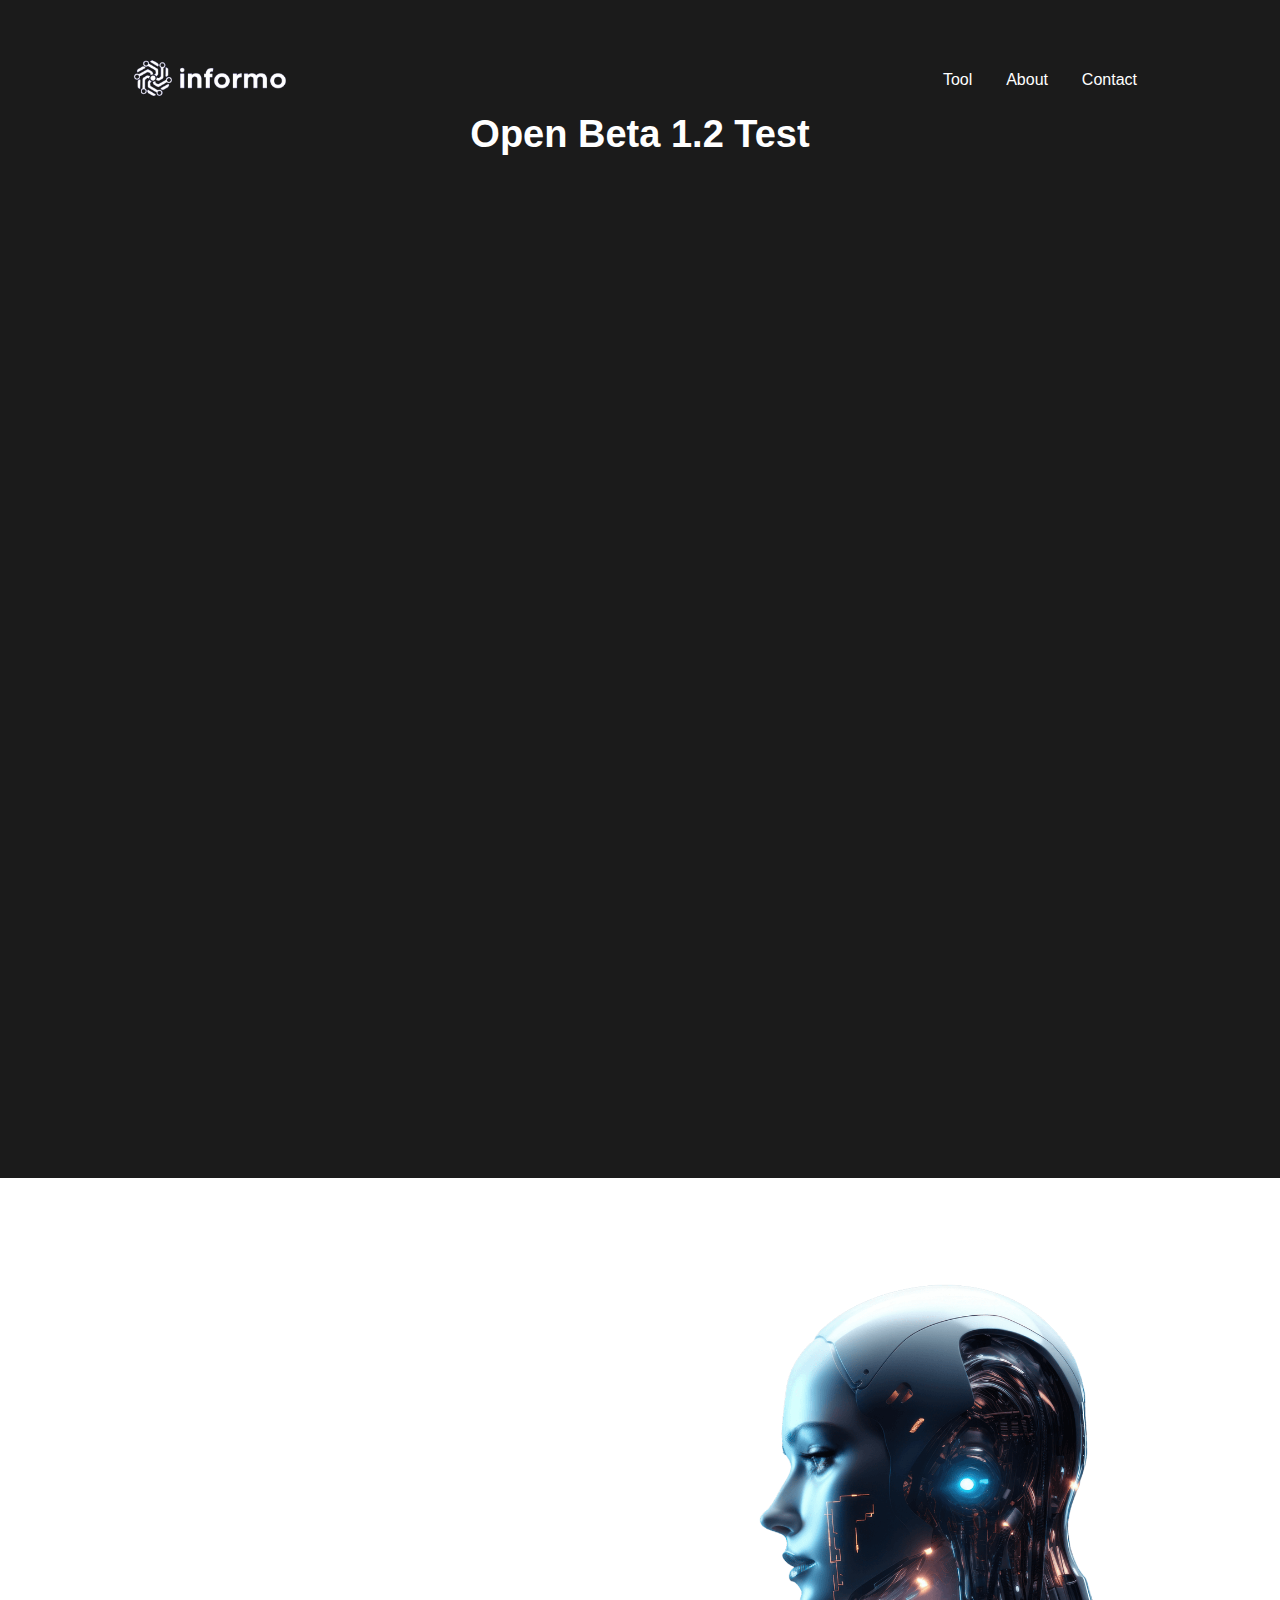
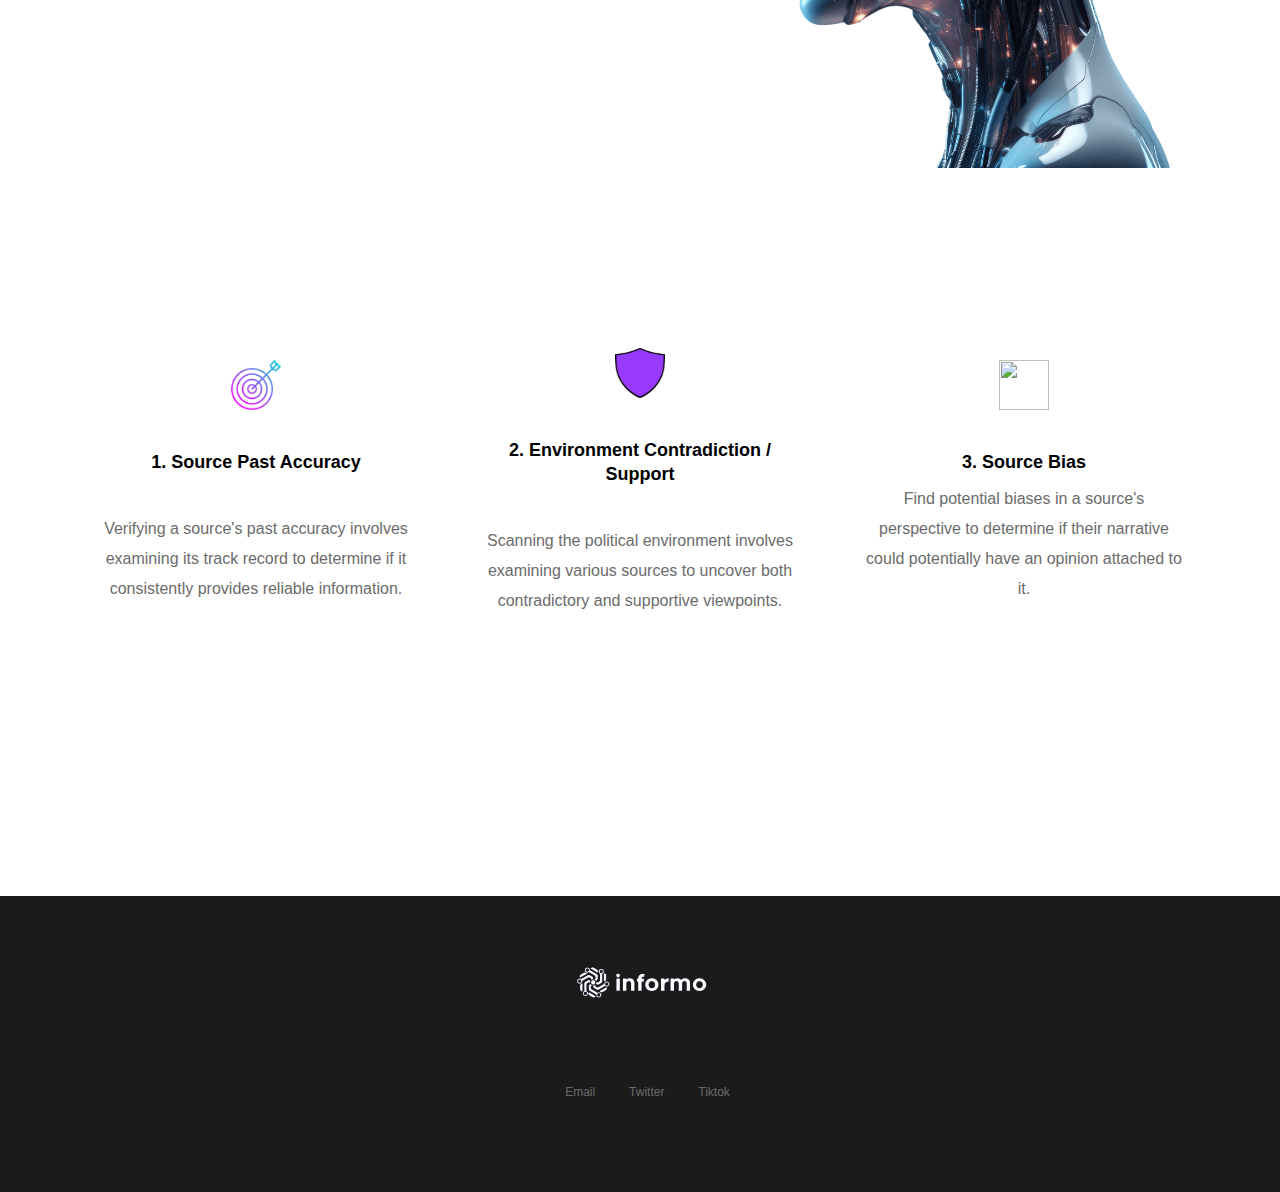
==== index.html @ 1547a4b5 "Update index.html" ====
<!DOCTYPE html><!--  This site was created in Webflow. https://www.webflow.com  -->
<!--  Last Published: Fri Apr 05 2024 23:12:50 GMT+0000 (Coordinated Universal Time)  -->
<html data-wf-page="660e0da034d3f673a5abef93" data-wf-site="660e0da034d3f673a5abef41">
<head>
  <meta charset="utf-8">
  <title>Informo</title>
  <meta content="width=device-width, initial-scale=1" name="viewport">
  <meta content="Webflow" name="generator">
  <link href="css/normalize.css" rel="stylesheet" type="text/css">
  <link href="css/webflow.css" rel="stylesheet" type="text/css">
  <link href="css/aarons-groovy-site-9c9e86.webflow.css" rel="stylesheet" type="text/css">
  <link href="https://fonts.googleapis.com" rel="preconnect">
  <link href="https://fonts.gstatic.com" rel="preconnect" crossorigin="anonymous">
  <script src="https://ajax.googleapis.com/ajax/libs/webfont/1.6.26/webfont.js" type="text/javascript"></script>
  <script type="text/javascript">WebFont.load({  google: {    families: ["Gothic A1:300,regular,500,600,700,800"]  }});</script>
  <script type="text/javascript">!function(o,c){var n=c.documentElement,t=" w-mod-";n.className+=t+"js",("ontouchstart"in o||o.DocumentTouch&&c instanceof DocumentTouch)&&(n.className+=t+"touch")}(window,document);</script>
  <link href="images/favicon.ico" rel="shortcut icon" type="image/x-icon">
  <link href="images/Logo.png" rel="apple-touch-icon">
  <style>
        body {
            margin: 0;
            padding: 0;
            width: 100%;
            height: 100%;
        }
        spline-viewer {
            width: 100%;
            height: 100%;
        }
    </style>
</head>
<body class="body">
   <script>
          window.va = window.va || function () { (window.vaq = window.vaq || []).push(arguments); };
        </script>
        <script defer src="/_vercel/insights/script.js"></script>
  <script async src="https://pagead2.googlesyndication.com/pagead/js/adsbygoogle.js?client=ca-pub-1129599734536293"
     crossorigin="anonymous"></script>
  <div class="hero">
    <div data-collapse="medium" data-animation="default" data-duration="400" data-doc-height="1" data-easing="ease" data-easing2="ease" role="banner" class="nav w-nav">
      <div class="nav-inner"><img src="images/Untitled.png" width="160" alt="" sizes="160px" srcset="images/Untitled-p-500.png 500w, images/Untitled.png 512w">
        <div class="nav-logo-wrap">
          <a href="#" class="brand w-nav-brand"></a>
        </div>
        <div class="nav-menu-wrap">
          <nav role="navigation" class="nav-menu-2 w-nav-menu">
            <a href="#about" class="nav-link w-nav-link">Tool</a>
            <a href="#features" class="nav-link w-nav-link">About</a>
            <a href="#how-to-use" class="nav-link w-nav-link">Contact</a>
          </nav>
          <div class="menu-button w-nav-button">
            <div class="menu-icon w-icon-nav-menu"></div>
          </div>
        </div>
      </div>
    </div>
  </div>
<!--   <div class="section center"><img src="https://uploads-ssl.webflow.com/5af49de0dbb1e3637f2d8886/5b1437cbda3c5c3369fe4460_arrow.svg" alt="" class="arrow"> -->
    <script type="module" src="https://unpkg.com/@splinetool/viewer@1.8.3/build/spline-viewer.js"></script>
<spline-viewer loading-anim-type="spinner-small-light" url="https://prod.spline.design/zk2BJuo8xI7lvMam/scene.splinecode"></spline-viewer>
    <div data-w-id="6b220cb1-4b9c-7fb0-75b9-53ff4a6c35a2" style="-webkit-transform:translate3d(0, 30PX, 0) scale3d(1, 1, 1) rotateX(0) rotateY(0) rotateZ(0) skew(0, 0);-moz-transform:translate3d(0, 30PX, 0) scale3d(1, 1, 1) rotateX(0) rotateY(0) rotateZ(0) skew(0, 0);-ms-transform:translate3d(0, 30PX, 0) scale3d(1, 1, 1) rotateX(0) rotateY(0) rotateZ(0) skew(0, 0);transform:translate3d(0, 30PX, 0) scale3d(1, 1, 1) rotateX(0) rotateY(0) rotateZ(0) skew(0, 0);opacity:0" class="hero-content">
<!--       <h1 class="heading-3">Informo AI </h1>
      <h3 class="hero-subhead">Your personalized fact checker</h3> -->
    </div>
<!--     <img class="hero-image" src="images/—Pngtree—vector-psd-cartoon-black-magnifying_5061858.png" alt="" style="-webkit-transform:translate3d(0, 60PX, 0) scale3d(1, 1, 1) rotateX(0) rotateY(0) rotateZ(0) skew(0, 0);-moz-transform:translate3d(0, 60PX, 0) scale3d(1, 1, 1) rotateX(0) rotateY(0) rotateZ(0) skew(0, 0);-ms-transform:translate3d(0, 60PX, 0) scale3d(1, 1, 1) rotateX(0) rotateY(0) rotateZ(0) skew(0, 0);transform:translate3d(0, 60PX, 0) scale3d(1, 1, 1) rotateX(0) rotateY(0) rotateZ(0) skew(0, 0);opacity:0" sizes="(max-width: 479px) 80vw, (max-width: 991px) 70vw, 100vw" data-w-id="77e69727-c455-8e07-0990-833a661c94ea" srcset="images/—Pngtree—vector-psd-cartoon-black-magnifying_5061858-p-500.png 500w, images/—Pngtree—vector-psd-cartoon-black-magnifying_5061858-p-800.png 800w, images/—Pngtree—vector-psd-cartoon-black-magnifying_5061858-p-1080.png 1080w, images/—Pngtree—vector-psd-cartoon-black-magnifying_5061858-p-1600.png 1600w, images/—Pngtree—vector-psd-cartoon-black-magnifying_5061858-p-2000.png 2000w, images/—Pngtree—vector-psd-cartoon-black-magnifying_5061858.png 2500w"> -->
  </div>
  <div id="about" class="section wide img">
    <h2>Open Beta 1.2 Test</h2>
    <div data-w-id="b126983d-9126-fc06-c81d-1318685e2add" style="-webkit-transform:translate3d(0, 40PX, 0) scale3d(1, 1, 1) rotateX(0) rotateY(0) rotateZ(0) skew(0, 0);-moz-transform:translate3d(0, 40PX, 0) scale3d(1, 1, 1) rotateX(0) rotateY(0) rotateZ(0) skew(0, 0);-ms-transform:translate3d(0, 40PX, 0) scale3d(1, 1, 1) rotateX(0) rotateY(0) rotateZ(0) skew(0, 0);transform:translate3d(0, 40PX, 0) scale3d(1, 1, 1) rotateX(0) rotateY(0) rotateZ(0) skew(0, 0);opacity:0" class="wrap"></div>
    <div class="wrapper"></div>
    <iframe
            style="border: none; height: 750px; "
            srcdoc="<body><script src='https://cdn.botpress.cloud/webchat/v0/inject.js'></script>
            <script>
              window.botpressWebChat.init({
                  'composerPlaceholder': 'Chat with bot',
                  'botConversationDescription': 'Your Personal Misinformation Checker',
                  'botName': 'Informo',
                  'botId': 'd1ea3de3-c16f-4e5b-a413-06f4803e6e46',
                  'hostUrl': 'https://cdn.botpress.cloud/webchat/v0',
                  'messagingUrl': 'https://messaging.botpress.cloud',
                  'clientId': 'd1ea3de3-c16f-4e5b-a413-06f4803e6e46',
                  'enableConversationDeletion': true,
                  'showPoweredBy': true,
                  'className': 'webchatIframe',
                  'containerWidth': '100%25',
                  'layoutWidth': '100%25',
                  'hideWidget': true,
                  'showCloseButton': false,
                  'disableAnimations': true,
                  'closeOnEscape': false,
                  'showConversationsButton': false,
                  'enableTranscriptDownload': false,
                  'stylesheet':'https://webchat-styler-css.botpress.app/prod/code/3fcd3e4e-d5bc-4bf5-8699-14b621b3ada2/v31782/style.css'
                  
              });
            window.botpressWebChat.onEvent(function () { window.botpressWebChat.sendEvent({ type: 'show' }) }, ['LIFECYCLE.LOADED']);
            </script></body>"
            width="70%"
            height="100%"
          ></iframe>
  </div>
<div id="about" class="section wide img">
    <div class="absolute inset-4 ">
        <div
          class="center-div relative h-full w-full overflow-clip rounded-md border border-zinc-200 bg-white p-2 px-0 py-0"
        >
          
        </div>
      </div>
      <br>
      <br>
   <div data-w-id="b126983d-9126-fc06-c81d-1318685e2add" style="-webkit-transform:translate3d(0, 40PX, 0) scale3d(1, 1, 1) rotateX(0) rotateY(0) rotateZ(0) skew(0, 0);-moz-transform:translate3d(0, 40PX, 0) scale3d(1, 1, 1) rotateX(0) rotateY(0) rotateZ(0) skew(0, 0);-ms-transform:translate3d(0, 40PX, 0) scale3d(1, 1, 1) rotateX(0) rotateY(0) rotateZ(0) skew(0, 0);transform:translate3d(0, 40PX, 0) scale3d(1, 1, 1) rotateX(0) rotateY(0) rotateZ(0) skew(0, 0);opacity:0" class="wrap"></div>
  </div>
  
  <div class="section">
    <div id="features" class="feature-wrap">
      <div data-w-id="4593c4b7-56e8-060a-be57-648b0e08fc65" style="-webkit-transform:translate3d(0, 40PX, 0) scale3d(1, 1, 1) rotateX(0) rotateY(0) rotateZ(0) skew(0, 0);-moz-transform:translate3d(0, 40PX, 0) scale3d(1, 1, 1) rotateX(0) rotateY(0) rotateZ(0) skew(0, 0);-ms-transform:translate3d(0, 40PX, 0) scale3d(1, 1, 1) rotateX(0) rotateY(0) rotateZ(0) skew(0, 0);transform:translate3d(0, 40PX, 0) scale3d(1, 1, 1) rotateX(0) rotateY(0) rotateZ(0) skew(0, 0);opacity:0" class="feature-content">
        <div class="title">About </div>
        <h2 class="black">Informo AI</h2>
        <p>At Informo, we harness the power of cutting-edge algorithms and real-time data analysis to sift through the vast expanse of online content, identifying and flagging misleading information and fraudulent activities. Our platform utilizes state-of-the-art natural language processing and machine learning techniques to assess the credibility and accuracy of information circulating across various platforms.</p>
      </div><img src="images/image-from-rawpixel-id-12501935-png.png" loading="lazy" width="500" height="500" alt="" srcset="images/image-from-rawpixel-id-12501935-png-p-500.png 500w, images/image-from-rawpixel-id-12501935-png-p-800.png 800w, images/image-from-rawpixel-id-12501935-png-p-1080.png 1080w, images/image-from-rawpixel-id-12501935-png.png 1333w" sizes="(max-width: 767px) 90vw, (max-width: 991px) 444.328125px, 45vw" class="image-5">
      <div class="feature-image"></div>
    </div>
    <div class="feature-wrap icons">
      <div class="feature-content icons"><img src="images/objective.png" width="44" alt="" sizes="50px" srcset="images/objective-p-500.png 500w, images/objective.png 512w" class="feature-icon">
        <h4 class="black-text">1. Source Past Accuracy</h4>
        <p><br>Verifying a source&#x27;s past accuracy involves examining its track record to determine if it consistently provides reliable information.</p>
      </div>
      <div class="feature-content icons"><img src="images/clipart733740.png" width="74" alt="" class="feature-icon">
        <h4 class="black-text">2. Environment Contradiction / Support</h4>
        <p><br>Scanning the political environment involves examining various sources to uncover both contradictory and supportive viewpoints.</p>
      </div>
      <div class="feature-content icons"><img src="https://uploads-ssl.webflow.com/5af49de0dbb1e3637f2d8886/5b11be8e11a9dee3ed3497c6_icon-data-magenta.svg" alt="" class="feature-icon">
        <h4 class="black-text">3. Source Bias</h4>
        <p>Find potential biases in a source&#x27;s perspective to determine if their narrative could potentially have an opinion attached to it.</p>
      </div>
    </div>
    <div id="how-to-use" class="feature-wrap">
      <div data-w-id="0585a81c-ee42-8b56-bc8e-bd582946320a" style="-webkit-transform:translate3d(0, 40PX, 0) scale3d(1, 1, 1) rotateX(0) rotateY(0) rotateZ(0) skew(0, 0);-moz-transform:translate3d(0, 40PX, 0) scale3d(1, 1, 1) rotateX(0) rotateY(0) rotateZ(0) skew(0, 0);-ms-transform:translate3d(0, 40PX, 0) scale3d(1, 1, 1) rotateX(0) rotateY(0) rotateZ(0) skew(0, 0);transform:translate3d(0, 40PX, 0) scale3d(1, 1, 1) rotateX(0) rotateY(0) rotateZ(0) skew(0, 0);opacity:0" class="feature-content"></div>
      <div class="feature-image"></div>
    </div>
  </div>
  <div class="bottom-image-wrap"></div>
  <div class="footer">
    <div class="wrap"><img src="images/Untitled.png" width="136" alt="" sizes="136px" srcset="images/Untitled-p-500.png 500w, images/Untitled.png 512w">
      <div class="footer-list">
        <a href="mailto:informo128@gmail.com?subject=Mail!" class="footer-link">Email</a>
        <a href="https://twitter.com/InformoAI" class="footer-link">Twitter</a>
        <a href="https://www.tiktok.com/@informoai" class="footer-link">Tiktok<br>‍</a>
      </div>
    </div>
  </div>
  <div class="w-embed"></div>
  <script src="https://d3e54v103j8qbb.cloudfront.net/js/jquery-3.5.1.min.dc5e7f18c8.js?site=660e0da034d3f673a5abef41" type="text/javascript" integrity="sha256-9/aliU8dGd2tb6OSsuzixeV4y/faTqgFtohetphbbj0=" crossorigin="anonymous"></script>
  <script src="js/webflow.js" type="text/javascript"></script>
</body>
</html>
---- css/webflow.css ----
@font-face {
  font-family: 'webflow-icons';
  src: url("[data-uri]") format('truetype');
  font-weight: normal;
  font-style: normal;
}
[class^="w-icon-"],
[class*=" w-icon-"] {
  /* use !important to prevent issues with browser extensions that change fonts */
  font-family: 'webflow-icons' !important;
  speak: none;
  font-style: normal;
  font-weight: normal;
  font-variant: normal;
  text-transform: none;
  line-height: 1;
  /* Better Font Rendering =========== */
  -webkit-font-smoothing: antialiased;
  -moz-osx-font-smoothing: grayscale;
}
.w-icon-slider-right:before {
  content: "\e600";
}
.w-icon-slider-left:before {
  content: "\e601";
}
.w-icon-nav-menu:before {
  content: "\e602";
}
.w-icon-arrow-down:before,
.w-icon-dropdown-toggle:before {
  content: "\e603";
}
.w-icon-file-upload-remove:before {
  content: "\e900";
}
.w-icon-file-upload-icon:before {
  content: "\e903";
}
* {
  -webkit-box-sizing: border-box;
  -moz-box-sizing: border-box;
  box-sizing: border-box;
}
html {
  height: 100%;
}
body {
  margin: 0;
  min-height: 100%;
  background-color: #fff;
  font-family: Arial, sans-serif;
  font-size: 14px;
  line-height: 20px;
  color: #333;
}
img {
  max-width: 100%;
  vertical-align: middle;
  display: inline-block;
}
html.w-mod-touch * {
  background-attachment: scroll !important;
}
.w-block {
  display: block;
}
.w-inline-block {
  max-width: 100%;
  display: inline-block;
}
.w-clearfix:before,
.w-clearfix:after {
  content: " ";
  display: table;
  grid-column-start: 1;
  grid-row-start: 1;
  grid-column-end: 2;
  grid-row-end: 2;
}
.w-clearfix:after {
  clear: both;
}
.w-hidden {
  display: none;
}
.w-button {
  display: inline-block;
  padding: 9px 15px;
  background-color: #3898EC;
  color: white;
  border: 0;
  line-height: inherit;
  text-decoration: none;
  cursor: pointer;
  border-radius: 0;
}
input.w-button {
  -webkit-appearance: button;
}
html[data-w-dynpage] [data-w-cloak] {
  color: transparent !important;
}
.w-code-block {
  margin: unset;
}
pre.w-code-block code {
  all: inherit;
}
.w-webflow-badge,
.w-webflow-badge * {
  position: static;
  left: auto;
  top: auto;
  right: auto;
  bottom: auto;
  z-index: auto;
  display: block;
  visibility: visible;
  overflow: visible;
  overflow-x: visible;
  overflow-y: visible;
  box-sizing: border-box;
  width: auto;
  height: auto;
  max-height: none;
  max-width: none;
  min-height: 0;
  min-width: 0;
  margin: 0;
  padding: 0;
  float: none;
  clear: none;
  border: 0 none transparent;
  border-radius: 0;
  background: none;
  background-image: none;
  background-position: 0% 0%;
  background-size: auto auto;
  background-repeat: repeat;
  background-origin: padding-box;
  background-clip: border-box;
  background-attachment: scroll;
  background-color: transparent;
  box-shadow: none;
  opacity: 1;
  transform: none;
  transition: none;
  direction: ltr;
  font-family: inherit;
  font-weight: inherit;
  color: inherit;
  font-size: inherit;
  line-height: inherit;
  font-style: inherit;
  font-variant: inherit;
  text-align: inherit;
  letter-spacing: inherit;
  text-decoration: inherit;
  text-indent: 0;
  text-transform: inherit;
  list-style-type: disc;
  text-shadow: none;
  font-smoothing: auto;
  vertical-align: baseline;
  cursor: inherit;
  white-space: inherit;
  word-break: normal;
  word-spacing: normal;
  word-wrap: normal;
}
.w-webflow-badge {
  position: fixed !important;
  display: inline-block !important;
  visibility: visible !important;
  z-index: 2147483647 !important;
  top: auto !important;
  right: 12px !important;
  bottom: 12px !important;
  left: auto !important;
  color: #aaadb0 !important;
  background-color: #fff !important;
  border-radius: 3px !important;
  padding: 6px !important;
  font-size: 12px !important;
  opacity: 1 !important;
  line-height: 14px !important;
  text-decoration: none !important;
  transform: none !important;
  margin: 0 !important;
  width: auto !important;
  height: auto !important;
  overflow: visible !important;
  white-space: nowrap;
  box-shadow: 0 0 0 1px rgba(0, 0, 0, 0.1), 0px 1px 3px rgba(0, 0, 0, 0.1);
  cursor: pointer;
}
.w-webflow-badge > img {
  display: inline-block !important;
  visibility: visible !important;
  opacity: 1 !important;
  vertical-align: middle !important;
}
h1,
h2,
h3,
h4,
h5,
h6 {
  font-weight: bold;
  margin-bottom: 10px;
}
h1 {
  font-size: 38px;
  line-height: 44px;
  margin-top: 20px;
}
h2 {
  font-size: 32px;
  line-height: 36px;
  margin-top: 20px;
}
h3 {
  font-size: 24px;
  line-height: 30px;
  margin-top: 20px;
}
h4 {
  font-size: 18px;
  line-height: 24px;
  margin-top: 10px;
}
h5 {
  font-size: 14px;
  line-height: 20px;
  margin-top: 10px;
}
h6 {
  font-size: 12px;
  line-height: 18px;
  margin-top: 10px;
}
p {
  margin-top: 0;
  margin-bottom: 10px;
}
blockquote {
  margin: 0 0 10px 0;
  padding: 10px 20px;
  border-left: 5px solid #E2E2E2;
  font-size: 18px;
  line-height: 22px;
}
figure {
  margin: 0;
  margin-bottom: 10px;
}
figcaption {
  margin-top: 5px;
  text-align: center;
}
ul,
ol {
  margin-top: 0px;
  margin-bottom: 10px;
  padding-left: 40px;
}
.w-list-unstyled {
  padding-left: 0;
  list-style: none;
}
.w-embed:before,
.w-embed:after {
  content: " ";
  display: table;
  grid-column-start: 1;
  grid-row-start: 1;
  grid-column-end: 2;
  grid-row-end: 2;
}
.w-embed:after {
  clear: both;
}
.w-video {
  width: 100%;
  position: relative;
  padding: 0;
}
.w-video iframe,
.w-video object,
.w-video embed {
  position: absolute;
  top: 0;
  left: 0;
  width: 100%;
  height: 100%;
  border: none;
}
fieldset {
  padding: 0;
  margin: 0;
  border: 0;
}
button,
[type='button'],
[type='reset'] {
  border: 0;
  cursor: pointer;
  -webkit-appearance: button;
}
.w-form {
  margin: 0 0 15px;
}
.w-form-done {
  display: none;
  padding: 20px;
  text-align: center;
  background-color: #dddddd;
}
.w-form-fail {
  display: none;
  margin-top: 10px;
  padding: 10px;
  background-color: #ffdede;
}
label {
  display: block;
  margin-bottom: 5px;
  font-weight: bold;
}
.w-input,
.w-select {
  display: block;
  width: 100%;
  height: 38px;
  padding: 8px 12px;
  margin-bottom: 10px;
  font-size: 14px;
  line-height: 1.42857143;
  color: #333333;
  vertical-align: middle;
  background-color: #ffffff;
  border: 1px solid #cccccc;
}
.w-input:-moz-placeholder,
.w-select:-moz-placeholder {
  color: #999;
}
.w-input::-moz-placeholder,
.w-select::-moz-placeholder {
  color: #999;
  opacity: 1;
}
.w-input::-webkit-input-placeholder,
.w-select::-webkit-input-placeholder {
  color: #999;
}
.w-input:focus,
.w-select:focus {
  border-color: #3898EC;
  outline: 0;
}
.w-input[disabled],
.w-select[disabled],
.w-input[readonly],
.w-select[readonly],
fieldset[disabled] .w-input,
fieldset[disabled] .w-select {
  cursor: not-allowed;
}
.w-input[disabled]:not(.w-input-disabled),
.w-select[disabled]:not(.w-input-disabled),
.w-input[readonly],
.w-select[readonly],
fieldset[disabled]:not(.w-input-disabled) .w-input,
fieldset[disabled]:not(.w-input-disabled) .w-select {
  background-color: #eeeeee;
}
textarea.w-input,
textarea.w-select {
  height: auto;
}
.w-select {
  background-color: #f3f3f3;
}
.w-select[multiple] {
  height: auto;
}
.w-form-label {
  display: inline-block;
  cursor: pointer;
  font-weight: normal;
  margin-bottom: 0px;
}
.w-radio {
  display: block;
  margin-bottom: 5px;
  padding-left: 20px;
}
.w-radio:before,
.w-radio:after {
  content: " ";
  display: table;
  grid-column-start: 1;
  grid-row-start: 1;
  grid-column-end: 2;
  grid-row-end: 2;
}
.w-radio:after {
  clear: both;
}
.w-radio-input {
  margin: 4px 0 0;
  line-height: normal;
  float: left;
  margin-left: -20px;
}
.w-radio-input {
  margin-top: 3px;
}
.w-file-upload {
  display: block;
  margin-bottom: 10px;
}
.w-file-upload-input {
  width: 0.1px;
  height: 0.1px;
  opacity: 0;
  overflow: hidden;
  position: absolute;
  z-index: -100;
}
.w-file-upload-default,
.w-file-upload-uploading,
.w-file-upload-success {
  display: inline-block;
  color: #333333;
}
.w-file-upload-error {
  display: block;
  margin-top: 10px;
}
.w-file-upload-default.w-hidden,
.w-file-upload-uploading.w-hidden,
.w-file-upload-error.w-hidden,
.w-file-upload-success.w-hidden {
  display: none;
}
.w-file-upload-uploading-btn {
  display: flex;
  font-size: 14px;
  font-weight: normal;
  cursor: pointer;
  margin: 0;
  padding: 8px 12px;
  border: 1px solid #cccccc;
  background-color: #fafafa;
}
.w-file-upload-file {
  display: flex;
  flex-grow: 1;
  justify-content: space-between;
  margin: 0;
  padding: 8px 9px 8px 11px;
  border: 1px solid #cccccc;
  background-color: #fafafa;
}
.w-file-upload-file-name {
  font-size: 14px;
  font-weight: normal;
  display: block;
}
.w-file-remove-link {
  margin-top: 3px;
  margin-left: 10px;
  width: auto;
  height: auto;
  padding: 3px;
  display: block;
  cursor: pointer;
}
.w-icon-file-upload-remove {
  margin: auto;
  font-size: 10px;
}
.w-file-upload-error-msg {
  display: inline-block;
  color: #ea384c;
  padding: 2px 0;
}
.w-file-upload-info {
  display: inline-block;
  line-height: 38px;
  padding: 0 12px;
}
.w-file-upload-label {
  display: inline-block;
  font-size: 14px;
  font-weight: normal;
  cursor: pointer;
  margin: 0;
  padding: 8px 12px;
  border: 1px solid #cccccc;
  background-color: #fafafa;
}
.w-icon-file-upload-icon,
.w-icon-file-upload-uploading {
  display: inline-block;
  margin-right: 8px;
  width: 20px;
}
.w-icon-file-upload-uploading {
  height: 20px;
}
.w-container {
  margin-left: auto;
  margin-right: auto;
  max-width: 940px;
}
.w-container:before,
.w-container:after {
  content: " ";
  display: table;
  grid-column-start: 1;
  grid-row-start: 1;
  grid-column-end: 2;
  grid-row-end: 2;
}
.w-container:after {
  clear: both;
}
.w-container .w-row {
  margin-left: -10px;
  margin-right: -10px;
}
.w-row:before,
.w-row:after {
  content: " ";
  display: table;
  grid-column-start: 1;
  grid-row-start: 1;
  grid-column-end: 2;
  grid-row-end: 2;
}
.w-row:after {
  clear: both;
}
.w-row .w-row {
  margin-left: 0;
  margin-right: 0;
}
.w-col {
  position: relative;
  float: left;
  width: 100%;
  min-height: 1px;
  padding-left: 10px;
  padding-right: 10px;
}
.w-col .w-col {
  padding-left: 0;
  padding-right: 0;
}
.w-col-1 {
  width: 8.33333333%;
}
.w-col-2 {
  width: 16.66666667%;
}
.w-col-3 {
  width: 25%;
}
.w-col-4 {
  width: 33.33333333%;
}
.w-col-5 {
  width: 41.66666667%;
}
.w-col-6 {
  width: 50%;
}
.w-col-7 {
  width: 58.33333333%;
}
.w-col-8 {
  width: 66.66666667%;
}
.w-col-9 {
  width: 75%;
}
.w-col-10 {
  width: 83.33333333%;
}
.w-col-11 {
  width: 91.66666667%;
}
.w-col-12 {
  width: 100%;
}
.w-hidden-main {
  display: none !important;
}
@media screen and (max-width: 991px) {
  .w-container {
    max-width: 728px;
  }
  .w-hidden-main {
    display: inherit !important;
  }
  .w-hidden-medium {
    display: none !important;
  }
  .w-col-medium-1 {
    width: 8.33333333%;
  }
  .w-col-medium-2 {
    width: 16.66666667%;
  }
  .w-col-medium-3 {
    width: 25%;
  }
  .w-col-medium-4 {
    width: 33.33333333%;
  }
  .w-col-medium-5 {
    width: 41.66666667%;
  }
  .w-col-medium-6 {
    width: 50%;
  }
  .w-col-medium-7 {
    width: 58.33333333%;
  }
  .w-col-medium-8 {
    width: 66.66666667%;
  }
  .w-col-medium-9 {
    width: 75%;
  }
  .w-col-medium-10 {
    width: 83.33333333%;
  }
  .w-col-medium-11 {
    width: 91.66666667%;
  }
  .w-col-medium-12 {
    width: 100%;
  }
  .w-col-stack {
    width: 100%;
    left: auto;
    right: auto;
  }
}
@media screen and (max-width: 767px) {
  .w-hidden-main {
    display: inherit !important;
  }
  .w-hidden-medium {
    display: inherit !important;
  }
  .w-hidden-small {
    display: none !important;
  }
  .w-row,
  .w-container .w-row {
    margin-left: 0;
    margin-right: 0;
  }
  .w-col {
    width: 100%;
    left: auto;
    right: auto;
  }
  .w-col-small-1 {
    width: 8.33333333%;
  }
  .w-col-small-2 {
    width: 16.66666667%;
  }
  .w-col-small-3 {
    width: 25%;
  }
  .w-col-small-4 {
    width: 33.33333333%;
  }
  .w-col-small-5 {
    width: 41.66666667%;
  }
  .w-col-small-6 {
    width: 50%;
  }
  .w-col-small-7 {
    width: 58.33333333%;
  }
  .w-col-small-8 {
    width: 66.66666667%;
  }
  .w-col-small-9 {
    width: 75%;
  }
  .w-col-small-10 {
    width: 83.33333333%;
  }
  .w-col-small-11 {
    width: 91.66666667%;
  }
  .w-col-small-12 {
    width: 100%;
  }
}
@media screen and (max-width: 479px) {
  .w-container {
    max-width: none;
  }
  .w-hidden-main {
    display: inherit !important;
  }
  .w-hidden-medium {
    display: inherit !important;
  }
  .w-hidden-small {
    display: inherit !important;
  }
  .w-hidden-tiny {
    display: none !important;
  }
  .w-col {
    width: 100%;
  }
  .w-col-tiny-1 {
    width: 8.33333333%;
  }
  .w-col-tiny-2 {
    width: 16.66666667%;
  }
  .w-col-tiny-3 {
    width: 25%;
  }
  .w-col-tiny-4 {
    width: 33.33333333%;
  }
  .w-col-tiny-5 {
    width: 41.66666667%;
  }
  .w-col-tiny-6 {
    width: 50%;
  }
  .w-col-tiny-7 {
    width: 58.33333333%;
  }
  .w-col-tiny-8 {
    width: 66.66666667%;
  }
  .w-col-tiny-9 {
    width: 75%;
  }
  .w-col-tiny-10 {
    width: 83.33333333%;
  }
  .w-col-tiny-11 {
    width: 91.66666667%;
  }
  .w-col-tiny-12 {
    width: 100%;
  }
}
.w-widget {
  position: relative;
}
.w-widget-map {
  width: 100%;
  height: 400px;
}
.w-widget-map label {
  width: auto;
  display: inline;
}
.w-widget-map img {
  max-width: inherit;
}
.w-widget-map .gm-style-iw {
  text-align: center;
}
.w-widget-map .gm-style-iw > button {
  display: none !important;
}
.w-widget-twitter {
  overflow: hidden;
}
.w-widget-twitter-count-shim {
  display: inline-block;
  vertical-align: top;
  position: relative;
  width: 28px;
  height: 20px;
  text-align: center;
  background: white;
  border: #758696 solid 1px;
  border-radius: 3px;
}
.w-widget-twitter-count-shim * {
  pointer-events: none;
  -webkit-user-select: none;
  -moz-user-select: none;
  -ms-user-select: none;
  user-select: none;
}
.w-widget-twitter-count-shim .w-widget-twitter-count-inner {
  position: relative;
  font-size: 15px;
  line-height: 12px;
  text-align: center;
  color: #999;
  font-family: serif;
}
.w-widget-twitter-count-shim .w-widget-twitter-count-clear {
  position: relative;
  display: block;
}
.w-widget-twitter-count-shim.w--large {
  width: 36px;
  height: 28px;
}
.w-widget-twitter-count-shim.w--large .w-widget-twitter-count-inner {
  font-size: 18px;
  line-height: 18px;
}
.w-widget-twitter-count-shim:not(.w--vertical) {
  margin-left: 5px;
  margin-right: 8px;
}
.w-widget-twitter-count-shim:not(.w--vertical).w--large {
  margin-left: 6px;
}
.w-widget-twitter-count-shim:not(.w--vertical):before,
.w-widget-twitter-count-shim:not(.w--vertical):after {
  top: 50%;
  left: 0;
  border: solid transparent;
  content: ' ';
  height: 0;
  width: 0;
  position: absolute;
  pointer-events: none;
}
.w-widget-twitter-count-shim:not(.w--vertical):before {
  border-color: rgba(117, 134, 150, 0);
  border-right-color: #5d6c7b;
  border-width: 4px;
  margin-left: -9px;
  margin-top: -4px;
}
.w-widget-twitter-count-shim:not(.w--vertical).w--large:before {
  border-width: 5px;
  margin-left: -10px;
  margin-top: -5px;
}
.w-widget-twitter-count-shim:not(.w--vertical):after {
  border-color: rgba(255, 255, 255, 0);
  border-right-color: white;
  border-width: 4px;
  margin-left: -8px;
  margin-top: -4px;
}
.w-widget-twitter-count-shim:not(.w--vertical).w--large:after {
  border-width: 5px;
  margin-left: -9px;
  margin-top: -5px;
}
.w-widget-twitter-count-shim.w--vertical {
  width: 61px;
  height: 33px;
  margin-bottom: 8px;
}
.w-widget-twitter-count-shim.w--vertical:before,
.w-widget-twitter-count-shim.w--vertical:after {
  top: 100%;
  left: 50%;
  border: solid transparent;
  content: ' ';
  height: 0;
  width: 0;
  position: absolute;
  pointer-events: none;
}
.w-widget-twitter-count-shim.w--vertical:before {
  border-color: rgba(117, 134, 150, 0);
  border-top-color: #5d6c7b;
  border-width: 5px;
  margin-left: -5px;
}
.w-widget-twitter-count-shim.w--vertical:after {
  border-color: rgba(255, 255, 255, 0);
  border-top-color: white;
  border-width: 4px;
  margin-left: -4px;
}
.w-widget-twitter-count-shim.w--vertical .w-widget-twitter-count-inner {
  font-size: 18px;
  line-height: 22px;
}
.w-widget-twitter-count-shim.w--vertical.w--large {
  width: 76px;
}
.w-background-video {
  position: relative;
  overflow: hidden;
  height: 500px;
  color: white;
}
.w-background-video > video {
  background-size: cover;
  background-position: 50% 50%;
  position: absolute;
  margin: auto;
  width: 100%;
  height: 100%;
  right: -100%;
  bottom: -100%;
  top: -100%;
  left: -100%;
  object-fit: cover;
  z-index: -100;
}
.w-background-video > video::-webkit-media-controls-start-playback-button {
  display: none !important;
  -webkit-appearance: none;
}
.w-background-video--control {
  position: absolute;
  bottom: 1em;
  right: 1em;
  background-color: transparent;
  padding: 0;
}
.w-background-video--control > [hidden] {
  display: none !important;
}
.w-slider {
  position: relative;
  height: 300px;
  text-align: center;
  background: #dddddd;
  clear: both;
  -webkit-tap-highlight-color: rgba(0, 0, 0, 0);
  tap-highlight-color: rgba(0, 0, 0, 0);
}
.w-slider-mask {
  position: relative;
  display: block;
  overflow: hidden;
  z-index: 1;
  left: 0;
  right: 0;
  height: 100%;
  white-space: nowrap;
}
.w-slide {
  position: relative;
  display: inline-block;
  vertical-align: top;
  width: 100%;
  height: 100%;
  white-space: normal;
  text-align: left;
}
.w-slider-nav {
  position: absolute;
  z-index: 2;
  top: auto;
  right: 0;
  bottom: 0;
  left: 0;
  margin: auto;
  padding-top: 10px;
  height: 40px;
  text-align: center;
  -webkit-tap-highlight-color: rgba(0, 0, 0, 0);
  tap-highlight-color: rgba(0, 0, 0, 0);
}
.w-slider-nav.w-round > div {
  border-radius: 100%;
}
.w-slider-nav.w-num > div {
  width: auto;
  height: auto;
  padding: 0.2em 0.5em;
  font-size: inherit;
  line-height: inherit;
}
.w-slider-nav.w-shadow > div {
  box-shadow: 0 0 3px rgba(51, 51, 51, 0.4);
}
.w-slider-nav-invert {
  color: #fff;
}
.w-slider-nav-invert > div {
  background-color: rgba(34, 34, 34, 0.4);
}
.w-slider-nav-invert > div.w-active {
  background-color: #222;
}
.w-slider-dot {
  position: relative;
  display: inline-block;
  width: 1em;
  height: 1em;
  background-color: rgba(255, 255, 255, 0.4);
  cursor: pointer;
  margin: 0 3px 0.5em;
  transition: background-color 100ms, color 100ms;
}
.w-slider-dot.w-active {
  background-color: #fff;
}
.w-slider-dot:focus {
  outline: none;
  box-shadow: 0px 0px 0px 2px #fff;
}
.w-slider-dot:focus.w-active {
  box-shadow: none;
}
.w-slider-arrow-left,
.w-slider-arrow-right {
  position: absolute;
  width: 80px;
  top: 0;
  right: 0;
  bottom: 0;
  left: 0;
  margin: auto;
  cursor: pointer;
  overflow: hidden;
  color: white;
  font-size: 40px;
  -webkit-tap-highlight-color: rgba(0, 0, 0, 0);
  tap-highlight-color: rgba(0, 0, 0, 0);
  -webkit-user-select: none;
  -moz-user-select: none;
  -ms-user-select: none;
  user-select: none;
}
.w-slider-arrow-left [class^='w-icon-'],
.w-slider-arrow-right [class^='w-icon-'],
.w-slider-arrow-left [class*=' w-icon-'],
.w-slider-arrow-right [class*=' w-icon-'] {
  position: absolute;
}
.w-slider-arrow-left:focus,
.w-slider-arrow-right:focus {
  outline: 0;
}
.w-slider-arrow-left {
  z-index: 3;
  right: auto;
}
.w-slider-arrow-right {
  z-index: 4;
  left: auto;
}
.w-icon-slider-left,
.w-icon-slider-right {
  top: 0;
  right: 0;
  bottom: 0;
  left: 0;
  margin: auto;
  width: 1em;
  height: 1em;
}
.w-slider-aria-label {
  border: 0;
  clip: rect(0 0 0 0);
  height: 1px;
  margin: -1px;
  overflow: hidden;
  padding: 0;
  position: absolute;
  width: 1px;
}
.w-slider-force-show {
  display: block !important;
}
.w-dropdown {
  display: inline-block;
  position: relative;
  text-align: left;
  margin-left: auto;
  margin-right: auto;
  z-index: 900;
}
.w-dropdown-btn,
.w-dropdown-toggle,
.w-dropdown-link {
  position: relative;
  vertical-align: top;
  text-decoration: none;
  color: #222222;
  padding: 20px;
  text-align: left;
  margin-left: auto;
  margin-right: auto;
  white-space: nowrap;
}
.w-dropdown-toggle {
  -webkit-user-select: none;
  -moz-user-select: none;
  -ms-user-select: none;
  user-select: none;
  display: inline-block;
  cursor: pointer;
  padding-right: 40px;
}
.w-dropdown-toggle:focus {
  outline: 0;
}
.w-icon-dropdown-toggle {
  position: absolute;
  top: 0;
  right: 0;
  bottom: 0;
  margin: auto;
  margin-right: 20px;
  width: 1em;
  height: 1em;
}
.w-dropdown-list {
  position: absolute;
  background: #dddddd;
  display: none;
  min-width: 100%;
}
.w-dropdown-list.w--open {
  display: block;
}
.w-dropdown-link {
  padding: 10px 20px;
  display: block;
  color: #222222;
}
.w-dropdown-link.w--current {
  color: #0082f3;
}
.w-dropdown-link:focus {
  outline: 0;
}
@media screen and (max-width: 767px) {
  .w-nav-brand {
    padding-left: 10px;
  }
}
/**
 * ## Note
 * Safari (on both iOS and OS X) does not handle viewport units (vh, vw) well.
 * For example percentage units do not work on descendants of elements that
 * have any dimensions expressed in viewport units. It also doesn’t handle them at
 * all in `calc()`.
 */
/**
 * Wrapper around all lightbox elements
 *
 * 1. Since the lightbox can receive focus, IE also gives it an outline.
 * 2. Fixes flickering on Chrome when a transition is in progress
 *    underneath the lightbox.
 */
.w-lightbox-backdrop {
  cursor: auto;
  font-style: normal;
  letter-spacing: normal;
  list-style: disc;
  text-indent: 0;
  text-shadow: none;
  text-transform: none;
  visibility: visible;
  white-space: normal;
  word-break: normal;
  word-spacing: normal;
  word-wrap: normal;
  position: fixed;
  top: 0;
  right: 0;
  bottom: 0;
  left: 0;
  color: #fff;
  font-family: "Helvetica Neue", Helvetica, Ubuntu, "Segoe UI", Verdana, sans-serif;
  font-size: 17px;
  line-height: 1.2;
  font-weight: 300;
  text-align: center;
  background: rgba(0, 0, 0, 0.9);
  z-index: 2000;
  outline: 0;
  /* 1 */
  opacity: 0;
  -webkit-user-select: none;
  -moz-user-select: none;
  -webkit-tap-highlight-color: transparent;
  -webkit-transform: translate(0, 0);
  /* 2 */
}
/**
 * Neat trick to bind the rubberband effect to our canvas instead of the whole
 * document on iOS. It also prevents a bug that causes the document underneath to scroll.
 */
.w-lightbox-backdrop,
.w-lightbox-container {
  height: 100%;
  overflow: auto;
  -webkit-overflow-scrolling: touch;
}
.w-lightbox-content {
  position: relative;
  height: 100vh;
  overflow: hidden;
}
.w-lightbox-view {
  position: absolute;
  width: 100vw;
  height: 100vh;
  opacity: 0;
}
.w-lightbox-view:before {
  content: "";
  height: 100vh;
}
/* .w-lightbox-content */
.w-lightbox-group,
.w-lightbox-group .w-lightbox-view,
.w-lightbox-group .w-lightbox-view:before {
  height: 86vh;
}
.w-lightbox-frame,
.w-lightbox-view:before {
  display: inline-block;
  vertical-align: middle;
}
/*
 * 1. Remove default margin set by user-agent on the <figure> element.
 */
.w-lightbox-figure {
  position: relative;
  margin: 0;
  /* 1 */
}
.w-lightbox-group .w-lightbox-figure {
  cursor: pointer;
}
/**
 * IE adds image dimensions as width and height attributes on the IMG tag,
 * but we need both width and height to be set to auto to enable scaling.
 */
.w-lightbox-img {
  width: auto;
  height: auto;
  max-width: none;
}
/**
 * 1. Reset if style is set by user on "All Images"
 */
.w-lightbox-image {
  display: block;
  float: none;
  /* 1 */
  max-width: 100vw;
  max-height: 100vh;
}
.w-lightbox-group .w-lightbox-image {
  max-height: 86vh;
}
.w-lightbox-caption {
  position: absolute;
  right: 0;
  bottom: 0;
  left: 0;
  padding: 0.5em 1em;
  background: rgba(0, 0, 0, 0.4);
  text-align: left;
  text-overflow: ellipsis;
  white-space: nowrap;
  overflow: hidden;
}
.w-lightbox-embed {
  position: absolute;
  top: 0;
  right: 0;
  bottom: 0;
  left: 0;
  width: 100%;
  height: 100%;
}
.w-lightbox-control {
  position: absolute;
  top: 0;
  width: 4em;
  background-size: 24px;
  background-repeat: no-repeat;
  background-position: center;
  cursor: pointer;
  -webkit-transition: all 0.3s;
  transition: all 0.3s;
}
.w-lightbox-left {
  display: none;
  bottom: 0;
  left: 0;
  /* <svg xmlns="http://www.w3.org/2000/svg" viewBox="-20 0 24 40" width="24" height="40"><g transform="rotate(45)"><path d="m0 0h5v23h23v5h-28z" opacity=".4"/><path d="m1 1h3v23h23v3h-26z" fill="#fff"/></g></svg> */
  background-image: url("[data-uri]");
}
.w-lightbox-right {
  display: none;
  right: 0;
  bottom: 0;
  /* <svg xmlns="http://www.w3.org/2000/svg" viewBox="-4 0 24 40" width="24" height="40"><g transform="rotate(45)"><path d="m0-0h28v28h-5v-23h-23z" opacity=".4"/><path d="m1 1h26v26h-3v-23h-23z" fill="#fff"/></g></svg> */
  background-image: url("[data-uri]");
}
/*
 * Without specifying the with and height inside the SVG, all versions of IE render the icon too small.
 * The bug does not seem to manifest itself if the elements are tall enough such as the above arrows.
 * (http://stackoverflow.com/questions/16092114/background-size-differs-in-internet-explorer)
 */
.w-lightbox-close {
  right: 0;
  height: 2.6em;
  /* <svg xmlns="http://www.w3.org/2000/svg" viewBox="-4 0 18 17" width="18" height="17"><g transform="rotate(45)"><path d="m0 0h7v-7h5v7h7v5h-7v7h-5v-7h-7z" opacity=".4"/><path d="m1 1h7v-7h3v7h7v3h-7v7h-3v-7h-7z" fill="#fff"/></g></svg> */
  background-image: url("[data-uri]");
  background-size: 18px;
}
/**
 * 1. All IE versions add extra space at the bottom without this.
 */
.w-lightbox-strip {
  position: absolute;
  bottom: 0;
  left: 0;
  right: 0;
  padding: 0 1vh;
  line-height: 0;
  /* 1 */
  white-space: nowrap;
  overflow-x: auto;
  overflow-y: hidden;
}
/*
 * 1. We use content-box to avoid having to do `width: calc(10vh + 2vw)`
 *    which doesn’t work in Safari anyway.
 * 2. Chrome renders images pixelated when switching to GPU. Making sure
 *    the parent is also rendered on the GPU (by setting translate3d for
 *    example) fixes this behavior.
 */
.w-lightbox-item {
  display: inline-block;
  width: 10vh;
  padding: 2vh 1vh;
  box-sizing: content-box;
  /* 1 */
  cursor: pointer;
  -webkit-transform: translate3d(0, 0, 0);
  /* 2 */
}
.w-lightbox-active {
  opacity: 0.3;
}
.w-lightbox-thumbnail {
  position: relative;
  height: 10vh;
  background: #222;
  overflow: hidden;
}
.w-lightbox-thumbnail-image {
  position: absolute;
  top: 0;
  left: 0;
}
.w-lightbox-thumbnail .w-lightbox-tall {
  top: 50%;
  width: 100%;
  -webkit-transform: translate(0, -50%);
  transform: translate(0, -50%);
}
.w-lightbox-thumbnail .w-lightbox-wide {
  left: 50%;
  height: 100%;
  -webkit-transform: translate(-50%, 0);
  transform: translate(-50%, 0);
}
/*
 * Spinner
 *
 * Absolute pixel values are used to avoid rounding errors that would cause
 * the white spinning element to be misaligned with the track.
 */
.w-lightbox-spinner {
  position: absolute;
  top: 50%;
  left: 50%;
  box-sizing: border-box;
  width: 40px;
  height: 40px;
  margin-top: -20px;
  margin-left: -20px;
  border: 5px solid rgba(0, 0, 0, 0.4);
  border-radius: 50%;
  -webkit-animation: spin 0.8s infinite linear;
  animation: spin 0.8s infinite linear;
}
.w-lightbox-spinner:after {
  content: "";
  position: absolute;
  top: -4px;
  right: -4px;
  bottom: -4px;
  left: -4px;
  border: 3px solid transparent;
  border-bottom-color: #fff;
  border-radius: 50%;
}
/*
 * Utility classes
 */
.w-lightbox-hide {
  display: none;
}
.w-lightbox-noscroll {
  overflow: hidden;
}
@media (min-width: 768px) {
  .w-lightbox-content {
    height: 96vh;
    margin-top: 2vh;
  }
  .w-lightbox-view,
  .w-lightbox-view:before {
    height: 96vh;
  }
  /* .w-lightbox-content */
  .w-lightbox-group,
  .w-lightbox-group .w-lightbox-view,
  .w-lightbox-group .w-lightbox-view:before {
    height: 84vh;
  }
  .w-lightbox-image {
    max-width: 96vw;
    max-height: 96vh;
  }
  .w-lightbox-group .w-lightbox-image {
    max-width: 82.3vw;
    max-height: 84vh;
  }
  .w-lightbox-left,
  .w-lightbox-right {
    display: block;
    opacity: 0.5;
  }
  .w-lightbox-close {
    opacity: 0.8;
  }
  .w-lightbox-control:hover {
    opacity: 1;
  }
}
.w-lightbox-inactive,
.w-lightbox-inactive:hover {
  opacity: 0;
}
.w-richtext:before,
.w-richtext:after {
  content: " ";
  display: table;
  grid-column-start: 1;
  grid-row-start: 1;
  grid-column-end: 2;
  grid-row-end: 2;
}
.w-richtext:after {
  clear: both;
}
.w-richtext[contenteditable="true"]:before,
.w-richtext[contenteditable="true"]:after {
  white-space: initial;
}
.w-richtext ol,
.w-richtext ul {
  overflow: hidden;
}
.w-richtext .w-richtext-figure-selected.w-richtext-figure-type-video div:after,
.w-richtext .w-richtext-figure-selected[data-rt-type="video"] div:after {
  outline: 2px solid #2895f7;
}
.w-richtext .w-richtext-figure-selected.w-richtext-figure-type-image div,
.w-richtext .w-richtext-figure-selected[data-rt-type="image"] div {
  outline: 2px solid #2895f7;
}
.w-richtext figure.w-richtext-figure-type-video > div:after,
.w-richtext figure[data-rt-type="video"] > div:after {
  content: '';
  position: absolute;
  display: none;
  left: 0;
  top: 0;
  right: 0;
  bottom: 0;
}
.w-richtext figure {
  position: relative;
  max-width: 60%;
}
.w-richtext figure > div:before {
  cursor: default!important;
}
.w-richtext figure img {
  width: 100%;
}
.w-richtext figure figcaption.w-richtext-figcaption-placeholder {
  opacity: 0.6;
}
.w-richtext figure div {
  /* fix incorrectly sized selection border in the data manager */
  font-size: 0px;
  color: transparent;
}
.w-richtext figure.w-richtext-figure-type-image,
.w-richtext figure[data-rt-type="image"] {
  display: table;
}
.w-richtext figure.w-richtext-figure-type-image > div,
.w-richtext figure[data-rt-type="image"] > div {
  display: inline-block;
}
.w-richtext figure.w-richtext-figure-type-image > figcaption,
.w-richtext figure[data-rt-type="image"] > figcaption {
  display: table-caption;
  caption-side: bottom;
}
.w-richtext figure.w-richtext-figure-type-video,
.w-richtext figure[data-rt-type="video"] {
  width: 60%;
  height: 0;
}
.w-richtext figure.w-richtext-figure-type-video iframe,
.w-richtext figure[data-rt-type="video"] iframe {
  position: absolute;
  top: 0;
  left: 0;
  width: 100%;
  height: 100%;
}
.w-richtext figure.w-richtext-figure-type-video > div,
.w-richtext figure[data-rt-type="video"] > div {
  width: 100%;
}
.w-richtext figure.w-richtext-align-center {
  margin-right: auto;
  margin-left: auto;
  clear: both;
}
.w-richtext figure.w-richtext-align-center.w-richtext-figure-type-image > div,
.w-richtext figure.w-richtext-align-center[data-rt-type="image"] > div {
  max-width: 100%;
}
.w-richtext figure.w-richtext-align-normal {
  clear: both;
}
.w-richtext figure.w-richtext-align-fullwidth {
  width: 100%;
  max-width: 100%;
  text-align: center;
  clear: both;
  display: block;
  margin-right: auto;
  margin-left: auto;
}
.w-richtext figure.w-richtext-align-fullwidth > div {
  display: inline-block;
  /* padding-bottom is used for aspect ratios in video figures
      we want the div to inherit that so hover/selection borders in the designer-canvas
      fit right*/
  padding-bottom: inherit;
}
.w-richtext figure.w-richtext-align-fullwidth > figcaption {
  display: block;
}
.w-richtext figure.w-richtext-align-floatleft {
  float: left;
  margin-right: 15px;
  clear: none;
}
.w-richtext figure.w-richtext-align-floatright {
  float: right;
  margin-left: 15px;
  clear: none;
}
.w-nav {
  position: relative;
  background: #dddddd;
  z-index: 1000;
}
.w-nav:before,
.w-nav:after {
  content: " ";
  display: table;
  grid-column-start: 1;
  grid-row-start: 1;
  grid-column-end: 2;
  grid-row-end: 2;
}
.w-nav:after {
  clear: both;
}
.w-nav-brand {
  position: relative;
  float: left;
  text-decoration: none;
  color: #333333;
}
.w-nav-link {
  position: relative;
  display: inline-block;
  vertical-align: top;
  text-decoration: none;
  color: #222222;
  padding: 20px;
  text-align: left;
  margin-left: auto;
  margin-right: auto;
}
.w-nav-link.w--current {
  color: #0082f3;
}
.w-nav-menu {
  position: relative;
  float: right;
}
[data-nav-menu-open] {
  display: block !important;
  position: absolute;
  top: 100%;
  left: 0;
  right: 0;
  background: #C8C8C8;
  text-align: center;
  overflow: visible;
  min-width: 200px;
}
.w--nav-link-open {
  display: block;
  position: relative;
}
.w-nav-overlay {
  position: absolute;
  overflow: hidden;
  display: none;
  top: 100%;
  left: 0;
  right: 0;
  width: 100%;
}
.w-nav-overlay [data-nav-menu-open] {
  top: 0;
}
.w-nav[data-animation="over-left"] .w-nav-overlay {
  width: auto;
}
.w-nav[data-animation="over-left"] .w-nav-overlay,
.w-nav[data-animation="over-left"] [data-nav-menu-open] {
  right: auto;
  z-index: 1;
  top: 0;
}
.w-nav[data-animation="over-right"] .w-nav-overlay {
  width: auto;
}
.w-nav[data-animation="over-right"] .w-nav-overlay,
.w-nav[data-animation="over-right"] [data-nav-menu-open] {
  left: auto;
  z-index: 1;
  top: 0;
}
.w-nav-button {
  position: relative;
  float: right;
  padding: 18px;
  font-size: 24px;
  display: none;
  cursor: pointer;
  -webkit-tap-highlight-color: rgba(0, 0, 0, 0);
  tap-highlight-color: rgba(0, 0, 0, 0);
  -webkit-user-select: none;
  -moz-user-select: none;
  -ms-user-select: none;
  user-select: none;
}
.w-nav-button:focus {
  outline: 0;
}
.w-nav-button.w--open {
  background-color: #C8C8C8;
  color: white;
}
.w-nav[data-collapse="all"] .w-nav-menu {
  display: none;
}
.w-nav[data-collapse="all"] .w-nav-button {
  display: block;
}
.w--nav-dropdown-open {
  display: block;
}
.w--nav-dropdown-toggle-open {
  display: block;
}
.w--nav-dropdown-list-open {
  position: static;
}
@media screen and (max-width: 991px) {
  .w-nav[data-collapse="medium"] .w-nav-menu {
    display: none;
  }
  .w-nav[data-collapse="medium"] .w-nav-button {
    display: block;
  }
}
@media screen and (max-width: 767px) {
  .w-nav[data-collapse="small"] .w-nav-menu {
    display: none;
  }
  .w-nav[data-collapse="small"] .w-nav-button {
    display: block;
  }
  .w-nav-brand {
    padding-left: 10px;
  }
}
@media screen and (max-width: 479px) {
  .w-nav[data-collapse="tiny"] .w-nav-menu {
    display: none;
  }
  .w-nav[data-collapse="tiny"] .w-nav-button {
    display: block;
  }
}
.w-tabs {
  position: relative;
}
.w-tabs:before,
.w-tabs:after {
  content: " ";
  display: table;
  grid-column-start: 1;
  grid-row-start: 1;
  grid-column-end: 2;
  grid-row-end: 2;
}
.w-tabs:after {
  clear: both;
}
.w-tab-menu {
  position: relative;
}
.w-tab-link {
  position: relative;
  display: inline-block;
  vertical-align: top;
  text-decoration: none;
  padding: 9px 30px;
  text-align: left;
  cursor: pointer;
  color: #222222;
  background-color: #dddddd;
}
.w-tab-link.w--current {
  background-color: #C8C8C8;
}
.w-tab-link:focus {
  outline: 0;
}
.w-tab-content {
  position: relative;
  display: block;
  overflow: hidden;
}
.w-tab-pane {
  position: relative;
  display: none;
}
.w--tab-active {
  display: block;
}
@media screen and (max-width: 479px) {
  .w-tab-link {
    display: block;
  }
}
.w-ix-emptyfix:after {
  content: "";
}
@keyframes spin {
  0% {
    transform: rotate(0deg);
  }
  100% {
    transform: rotate(360deg);
  }
}
.w-dyn-empty {
  padding: 10px;
  background-color: #dddddd;
}
.w-dyn-hide {
  display: none !important;
}
.w-dyn-bind-empty {
  display: none !important;
}
.w-condition-invisible {
  display: none !important;
}
.wf-layout-layout {
  display: grid;
}
---- css/aarons-groovy-site-9c9e86.webflow.css ----
:root {
  --white: white;
  --black: black;
  --blue-violet: #6e2ed8;
  --dim-grey: #6b6b6b;
  --663399: #602bb6;
  --deep-pink: #fc0a7e;
  --medium-violet-red: #b32e6e;
  --medium-slate-blue: #955df1;
}

.w-users-userformpagewrap {
  flex-direction: column;
  justify-content: center;
  align-items: stretch;
  max-width: 340px;
  height: 100vh;
  margin-left: auto;
  margin-right: auto;
  display: flex;
}

.w-users-userloginformwrapper {
  margin-bottom: 0;
  padding-left: 20px;
  padding-right: 20px;
  position: relative;
}

.w-users-userformheader {
  text-align: center;
}

.w-users-userformbutton {
  text-align: center;
  width: 100%;
}

.w-users-userformfooter {
  justify-content: space-between;
  margin-top: 12px;
  display: flex;
}

.w-users-userformerrorstate {
  margin-left: 20px;
  margin-right: 20px;
  position: absolute;
  top: 100%;
  left: 0%;
  right: 0%;
}

.w-users-usersignupformwrapper {
  margin-bottom: 0;
  padding-left: 20px;
  padding-right: 20px;
  position: relative;
}

.w-users-userformsuccessstate {
  display: none;
}

.w-checkbox {
  margin-bottom: 5px;
  padding-left: 20px;
  display: block;
}

.w-checkbox:before {
  content: " ";
  grid-area: 1 / 1 / 2 / 2;
  display: table;
}

.w-checkbox:after {
  content: " ";
  clear: both;
  grid-area: 1 / 1 / 2 / 2;
  display: table;
}

.w-checkbox-input {
  float: left;
  margin: 4px 0 0 -20px;
  line-height: normal;
}

.w-checkbox-input--inputType-custom {
  border: 1px solid #ccc;
  border-radius: 2px;
  width: 12px;
  height: 12px;
}

.w-checkbox-input--inputType-custom.w--redirected-checked {
  background-color: #3898ec;
  background-image: url('https://d3e54v103j8qbb.cloudfront.net/static/custom-checkbox-checkmark.589d534424.svg');
  background-position: 50%;
  background-repeat: no-repeat;
  background-size: cover;
  border-color: #3898ec;
}

.w-checkbox-input--inputType-custom.w--redirected-focus {
  box-shadow: 0 0 3px 1px #3898ec;
}

.w-users-usersignupverificationmessage {
  display: none;
}

.w-users-userresetpasswordformwrapper, .w-users-userupdatepasswordformwrapper {
  margin-bottom: 0;
  padding-left: 20px;
  padding-right: 20px;
  position: relative;
}

.w-users-useraccountwrapper {
  background-color: #f5f5f5;
  width: 100%;
  min-height: 100vh;
  padding: 20px;
}

.w-users-blockheader {
  background-color: #fff;
  border: 1px solid #e6e6e6;
  justify-content: space-between;
  align-items: baseline;
  padding: 4px 20px;
  display: flex;
}

.w-users-blockcontent {
  background-color: #fff;
  border-bottom: 1px solid #e6e6e6;
  border-left: 1px solid #e6e6e6;
  border-right: 1px solid #e6e6e6;
  margin-bottom: 20px;
  padding: 20px;
}

.w-users-useraccountformsavebutton {
  text-align: center;
  margin-right: 8px;
}

.w-users-useraccountformcancelbutton {
  text-align: center;
  color: #333;
  background-color: #d3d3d3;
}

.w-commerce-commercecheckoutformcontainer {
  background-color: #f5f5f5;
  width: 100%;
  min-height: 100vh;
  padding: 20px;
}

.w-commerce-commercelayoutcontainer {
  justify-content: center;
  align-items: flex-start;
  display: flex;
}

.w-commerce-commercelayoutmain {
  flex: 0 800px;
  margin-right: 20px;
}

.w-commerce-commercecartapplepaybutton {
  color: #fff;
  cursor: pointer;
  -webkit-appearance: none;
  -ms-appearance: none;
  appearance: none;
  background-color: #000;
  border-width: 0;
  border-radius: 2px;
  align-items: center;
  height: 38px;
  min-height: 30px;
  margin-bottom: 8px;
  padding: 0;
  text-decoration: none;
  display: flex;
}

.w-commerce-commercecartapplepayicon {
  width: 100%;
  height: 50%;
  min-height: 20px;
}

.w-commerce-commercecartquickcheckoutbutton {
  color: #fff;
  cursor: pointer;
  -webkit-appearance: none;
  -ms-appearance: none;
  appearance: none;
  background-color: #000;
  border-width: 0;
  border-radius: 2px;
  justify-content: center;
  align-items: center;
  height: 38px;
  margin-bottom: 8px;
  padding: 0 15px;
  text-decoration: none;
  display: flex;
}

.w-commerce-commercequickcheckoutgoogleicon, .w-commerce-commercequickcheckoutmicrosofticon {
  margin-right: 8px;
  display: block;
}

.w-commerce-commercecheckoutcustomerinfowrapper {
  margin-bottom: 20px;
}

.w-commerce-commercecheckoutblockheader {
  background-color: #fff;
  border: 1px solid #e6e6e6;
  justify-content: space-between;
  align-items: baseline;
  padding: 4px 20px;
  display: flex;
}

.w-commerce-commercecheckoutblockcontent {
  background-color: #fff;
  border-bottom: 1px solid #e6e6e6;
  border-left: 1px solid #e6e6e6;
  border-right: 1px solid #e6e6e6;
  padding: 20px;
}

.w-commerce-commercecheckoutlabel {
  margin-bottom: 8px;
}

.w-commerce-commercecheckoutemailinput {
  -webkit-appearance: none;
  -ms-appearance: none;
  appearance: none;
  background-color: #fafafa;
  border: 1px solid #ddd;
  border-radius: 3px;
  width: 100%;
  height: 38px;
  margin-bottom: 0;
  padding: 8px 12px;
  line-height: 20px;
  display: block;
}

.w-commerce-commercecheckoutemailinput::placeholder {
  color: #999;
}

.w-commerce-commercecheckoutemailinput:focus {
  border-color: #3898ec;
  outline-style: none;
}

.w-commerce-commercecheckoutshippingaddresswrapper {
  margin-bottom: 20px;
}

.w-commerce-commercecheckoutshippingfullname {
  -webkit-appearance: none;
  -ms-appearance: none;
  appearance: none;
  background-color: #fafafa;
  border: 1px solid #ddd;
  border-radius: 3px;
  width: 100%;
  height: 38px;
  margin-bottom: 16px;
  padding: 8px 12px;
  line-height: 20px;
  display: block;
}

.w-commerce-commercecheckoutshippingfullname::placeholder {
  color: #999;
}

.w-commerce-commercecheckoutshippingfullname:focus {
  border-color: #3898ec;
  outline-style: none;
}

.w-commerce-commercecheckoutshippingstreetaddress {
  -webkit-appearance: none;
  -ms-appearance: none;
  appearance: none;
  background-color: #fafafa;
  border: 1px solid #ddd;
  border-radius: 3px;
  width: 100%;
  height: 38px;
  margin-bottom: 16px;
  padding: 8px 12px;
  line-height: 20px;
  display: block;
}

.w-commerce-commercecheckoutshippingstreetaddress::placeholder {
  color: #999;
}

.w-commerce-commercecheckoutshippingstreetaddress:focus {
  border-color: #3898ec;
  outline-style: none;
}

.w-commerce-commercecheckoutshippingstreetaddressoptional {
  -webkit-appearance: none;
  -ms-appearance: none;
  appearance: none;
  background-color: #fafafa;
  border: 1px solid #ddd;
  border-radius: 3px;
  width: 100%;
  height: 38px;
  margin-bottom: 16px;
  padding: 8px 12px;
  line-height: 20px;
  display: block;
}

.w-commerce-commercecheckoutshippingstreetaddressoptional::placeholder {
  color: #999;
}

.w-commerce-commercecheckoutshippingstreetaddressoptional:focus {
  border-color: #3898ec;
  outline-style: none;
}

.w-commerce-commercecheckoutrow {
  margin-left: -8px;
  margin-right: -8px;
  display: flex;
}

.w-commerce-commercecheckoutcolumn {
  flex: 1;
  padding-left: 8px;
  padding-right: 8px;
}

.w-commerce-commercecheckoutshippingcity {
  -webkit-appearance: none;
  -ms-appearance: none;
  appearance: none;
  background-color: #fafafa;
  border: 1px solid #ddd;
  border-radius: 3px;
  width: 100%;
  height: 38px;
  margin-bottom: 16px;
  padding: 8px 12px;
  line-height: 20px;
  display: block;
}

.w-commerce-commercecheckoutshippingcity::placeholder {
  color: #999;
}

.w-commerce-commercecheckoutshippingcity:focus {
  border-color: #3898ec;
  outline-style: none;
}

.w-commerce-commercecheckoutshippingstateprovince {
  -webkit-appearance: none;
  -ms-appearance: none;
  appearance: none;
  background-color: #fafafa;
  border: 1px solid #ddd;
  border-radius: 3px;
  width: 100%;
  height: 38px;
  margin-bottom: 16px;
  padding: 8px 12px;
  line-height: 20px;
  display: block;
}

.w-commerce-commercecheckoutshippingstateprovince::placeholder {
  color: #999;
}

.w-commerce-commercecheckoutshippingstateprovince:focus {
  border-color: #3898ec;
  outline-style: none;
}

.w-commerce-commercecheckoutshippingzippostalcode {
  -webkit-appearance: none;
  -ms-appearance: none;
  appearance: none;
  background-color: #fafafa;
  border: 1px solid #ddd;
  border-radius: 3px;
  width: 100%;
  height: 38px;
  margin-bottom: 16px;
  padding: 8px 12px;
  line-height: 20px;
  display: block;
}

.w-commerce-commercecheckoutshippingzippostalcode::placeholder {
  color: #999;
}

.w-commerce-commercecheckoutshippingzippostalcode:focus {
  border-color: #3898ec;
  outline-style: none;
}

.w-commerce-commercecheckoutshippingcountryselector {
  -webkit-appearance: none;
  -ms-appearance: none;
  appearance: none;
  background-color: #fafafa;
  border: 1px solid #ddd;
  border-radius: 3px;
  width: 100%;
  height: 38px;
  margin-bottom: 0;
  padding: 8px 12px;
  line-height: 20px;
  display: block;
}

.w-commerce-commercecheckoutshippingcountryselector::placeholder {
  color: #999;
}

.w-commerce-commercecheckoutshippingcountryselector:focus {
  border-color: #3898ec;
  outline-style: none;
}

.w-commerce-commercecheckoutshippingmethodswrapper {
  margin-bottom: 20px;
}

.w-commerce-commercecheckoutshippingmethodslist {
  border-left: 1px solid #e6e6e6;
  border-right: 1px solid #e6e6e6;
}

.w-commerce-commercecheckoutshippingmethoditem {
  background-color: #fff;
  border-bottom: 1px solid #e6e6e6;
  flex-direction: row;
  align-items: baseline;
  margin-bottom: 0;
  padding: 16px;
  font-weight: 400;
  display: flex;
}

.w-commerce-commercecheckoutshippingmethoddescriptionblock {
  flex-direction: column;
  flex-grow: 1;
  margin-left: 12px;
  margin-right: 12px;
  display: flex;
}

.w-commerce-commerceboldtextblock {
  font-weight: 700;
}

.w-commerce-commercecheckoutshippingmethodsemptystate {
  text-align: center;
  background-color: #fff;
  border-bottom: 1px solid #e6e6e6;
  border-left: 1px solid #e6e6e6;
  border-right: 1px solid #e6e6e6;
  padding: 64px 16px;
}

.w-commerce-commercecheckoutpaymentinfowrapper {
  margin-bottom: 20px;
}

.w-commerce-commercecheckoutcardnumber {
  -webkit-appearance: none;
  -ms-appearance: none;
  appearance: none;
  cursor: text;
  background-color: #fafafa;
  border: 1px solid #ddd;
  border-radius: 3px;
  width: 100%;
  height: 38px;
  margin-bottom: 16px;
  padding: 8px 12px;
  line-height: 20px;
  display: block;
}

.w-commerce-commercecheckoutcardnumber::placeholder {
  color: #999;
}

.w-commerce-commercecheckoutcardnumber:focus, .w-commerce-commercecheckoutcardnumber.-wfp-focus {
  border-color: #3898ec;
  outline-style: none;
}

.w-commerce-commercecheckoutcardexpirationdate {
  -webkit-appearance: none;
  -ms-appearance: none;
  appearance: none;
  cursor: text;
  background-color: #fafafa;
  border: 1px solid #ddd;
  border-radius: 3px;
  width: 100%;
  height: 38px;
  margin-bottom: 16px;
  padding: 8px 12px;
  line-height: 20px;
  display: block;
}

.w-commerce-commercecheckoutcardexpirationdate::placeholder {
  color: #999;
}

.w-commerce-commercecheckoutcardexpirationdate:focus, .w-commerce-commercecheckoutcardexpirationdate.-wfp-focus {
  border-color: #3898ec;
  outline-style: none;
}

.w-commerce-commercecheckoutcardsecuritycode {
  -webkit-appearance: none;
  -ms-appearance: none;
  appearance: none;
  cursor: text;
  background-color: #fafafa;
  border: 1px solid #ddd;
  border-radius: 3px;
  width: 100%;
  height: 38px;
  margin-bottom: 16px;
  padding: 8px 12px;
  line-height: 20px;
  display: block;
}

.w-commerce-commercecheckoutcardsecuritycode::placeholder {
  color: #999;
}

.w-commerce-commercecheckoutcardsecuritycode:focus, .w-commerce-commercecheckoutcardsecuritycode.-wfp-focus {
  border-color: #3898ec;
  outline-style: none;
}

.w-commerce-commercecheckoutbillingaddresstogglewrapper {
  flex-direction: row;
  display: flex;
}

.w-commerce-commercecheckoutbillingaddresstogglecheckbox {
  margin-top: 4px;
}

.w-commerce-commercecheckoutbillingaddresstogglelabel {
  margin-left: 8px;
  font-weight: 400;
}

.w-commerce-commercecheckoutbillingaddresswrapper {
  margin-top: 16px;
  margin-bottom: 20px;
}

.w-commerce-commercecheckoutbillingfullname {
  -webkit-appearance: none;
  -ms-appearance: none;
  appearance: none;
  background-color: #fafafa;
  border: 1px solid #ddd;
  border-radius: 3px;
  width: 100%;
  height: 38px;
  margin-bottom: 16px;
  padding: 8px 12px;
  line-height: 20px;
  display: block;
}

.w-commerce-commercecheckoutbillingfullname::placeholder {
  color: #999;
}

.w-commerce-commercecheckoutbillingfullname:focus {
  border-color: #3898ec;
  outline-style: none;
}

.w-commerce-commercecheckoutbillingstreetaddress {
  -webkit-appearance: none;
  -ms-appearance: none;
  appearance: none;
  background-color: #fafafa;
  border: 1px solid #ddd;
  border-radius: 3px;
  width: 100%;
  height: 38px;
  margin-bottom: 16px;
  padding: 8px 12px;
  line-height: 20px;
  display: block;
}

.w-commerce-commercecheckoutbillingstreetaddress::placeholder {
  color: #999;
}

.w-commerce-commercecheckoutbillingstreetaddress:focus {
  border-color: #3898ec;
  outline-style: none;
}

.w-commerce-commercecheckoutbillingstreetaddressoptional {
  -webkit-appearance: none;
  -ms-appearance: none;
  appearance: none;
  background-color: #fafafa;
  border: 1px solid #ddd;
  border-radius: 3px;
  width: 100%;
  height: 38px;
  margin-bottom: 16px;
  padding: 8px 12px;
  line-height: 20px;
  display: block;
}

.w-commerce-commercecheckoutbillingstreetaddressoptional::placeholder {
  color: #999;
}

.w-commerce-commercecheckoutbillingstreetaddressoptional:focus {
  border-color: #3898ec;
  outline-style: none;
}

.w-commerce-commercecheckoutbillingcity {
  -webkit-appearance: none;
  -ms-appearance: none;
  appearance: none;
  background-color: #fafafa;
  border: 1px solid #ddd;
  border-radius: 3px;
  width: 100%;
  height: 38px;
  margin-bottom: 16px;
  padding: 8px 12px;
  line-height: 20px;
  display: block;
}

.w-commerce-commercecheckoutbillingcity::placeholder {
  color: #999;
}

.w-commerce-commercecheckoutbillingcity:focus {
  border-color: #3898ec;
  outline-style: none;
}

.w-commerce-commercecheckoutbillingstateprovince {
  -webkit-appearance: none;
  -ms-appearance: none;
  appearance: none;
  background-color: #fafafa;
  border: 1px solid #ddd;
  border-radius: 3px;
  width: 100%;
  height: 38px;
  margin-bottom: 16px;
  padding: 8px 12px;
  line-height: 20px;
  display: block;
}

.w-commerce-commercecheckoutbillingstateprovince::placeholder {
  color: #999;
}

.w-commerce-commercecheckoutbillingstateprovince:focus {
  border-color: #3898ec;
  outline-style: none;
}

.w-commerce-commercecheckoutbillingzippostalcode {
  -webkit-appearance: none;
  -ms-appearance: none;
  appearance: none;
  background-color: #fafafa;
  border: 1px solid #ddd;
  border-radius: 3px;
  width: 100%;
  height: 38px;
  margin-bottom: 16px;
  padding: 8px 12px;
  line-height: 20px;
  display: block;
}

.w-commerce-commercecheckoutbillingzippostalcode::placeholder {
  color: #999;
}

.w-commerce-commercecheckoutbillingzippostalcode:focus {
  border-color: #3898ec;
  outline-style: none;
}

.w-commerce-commercecheckoutbillingcountryselector {
  -webkit-appearance: none;
  -ms-appearance: none;
  appearance: none;
  background-color: #fafafa;
  border: 1px solid #ddd;
  border-radius: 3px;
  width: 100%;
  height: 38px;
  margin-bottom: 0;
  padding: 8px 12px;
  line-height: 20px;
  display: block;
}

.w-commerce-commercecheckoutbillingcountryselector::placeholder {
  color: #999;
}

.w-commerce-commercecheckoutbillingcountryselector:focus {
  border-color: #3898ec;
  outline-style: none;
}

.w-commerce-commercecheckoutorderitemswrapper {
  margin-bottom: 20px;
}

.w-commerce-commercecheckoutsummaryblockheader {
  background-color: #fff;
  border: 1px solid #e6e6e6;
  justify-content: space-between;
  align-items: baseline;
  padding: 4px 20px;
  display: flex;
}

.w-commerce-commercecheckoutorderitemslist {
  margin-bottom: -20px;
}

.w-commerce-commercecheckoutorderitem {
  margin-bottom: 20px;
  display: flex;
}

.w-commerce-commercecartitemimage {
  width: 60px;
  height: 0%;
}

.w-commerce-commercecheckoutorderitemdescriptionwrapper {
  flex-grow: 1;
  margin-left: 16px;
  margin-right: 16px;
}

.w-commerce-commercecheckoutorderitemquantitywrapper {
  white-space: pre-wrap;
  display: flex;
}

.w-commerce-commercecheckoutorderitemoptionlist {
  margin-bottom: 0;
  padding-left: 0;
  text-decoration: none;
  list-style-type: none;
}

.w-commerce-commercelayoutsidebar {
  flex: 0 0 320px;
  position: -webkit-sticky;
  position: sticky;
  top: 20px;
}

.w-commerce-commercecheckoutordersummarywrapper {
  margin-bottom: 20px;
}

.w-commerce-commercecheckoutsummarylineitem, .w-commerce-commercecheckoutordersummaryextraitemslistitem {
  flex-direction: row;
  justify-content: space-between;
  margin-bottom: 8px;
  display: flex;
}

.w-commerce-commercecheckoutsummarytotal {
  font-weight: 700;
}

.w-commerce-commercecheckoutplaceorderbutton {
  color: #fff;
  cursor: pointer;
  -webkit-appearance: none;
  -ms-appearance: none;
  appearance: none;
  text-align: center;
  background-color: #3898ec;
  border-width: 0;
  border-radius: 3px;
  align-items: center;
  margin-bottom: 20px;
  padding: 9px 15px;
  text-decoration: none;
  display: block;
}

.w-commerce-commercecheckouterrorstate {
  background-color: #ffdede;
  margin-top: 16px;
  margin-bottom: 16px;
  padding: 10px 16px;
}

.w-commerce-commercepaypalcheckoutformcontainer {
  background-color: #f5f5f5;
  width: 100%;
  min-height: 100vh;
  padding: 20px;
}

.w-commerce-commercecheckoutcustomerinfosummarywrapper {
  margin-bottom: 20px;
}

.w-commerce-commercecheckoutsummaryitem, .w-commerce-commercecheckoutsummarylabel {
  margin-bottom: 8px;
}

.w-commerce-commercecheckoutsummaryflexboxdiv {
  flex-direction: row;
  justify-content: flex-start;
  display: flex;
}

.w-commerce-commercecheckoutsummarytextspacingondiv {
  margin-right: .33em;
}

.w-commerce-commercecheckoutpaymentsummarywrapper {
  margin-bottom: 20px;
}

.w-commerce-commercepaypalcheckouterrorstate {
  background-color: #ffdede;
  margin-top: 16px;
  margin-bottom: 16px;
  padding: 10px 16px;
}

.w-commerce-commerceorderconfirmationcontainer {
  background-color: #f5f5f5;
  width: 100%;
  min-height: 100vh;
  padding: 20px;
}

.w-commerce-commercecheckoutshippingsummarywrapper {
  margin-bottom: 20px;
}

@media screen and (max-width: 767px) {
  .w-commerce-commercelayoutcontainer {
    flex-direction: column;
    align-items: stretch;
  }

  .w-commerce-commercelayoutmain {
    flex-basis: auto;
    margin-right: 0;
  }

  .w-commerce-commercelayoutsidebar {
    flex-basis: auto;
  }
}

@media screen and (max-width: 479px) {
  .w-commerce-commercecheckoutemailinput, .w-commerce-commercecheckoutshippingfullname, .w-commerce-commercecheckoutshippingstreetaddress, .w-commerce-commercecheckoutshippingstreetaddressoptional {
    font-size: 16px;
  }

  .w-commerce-commercecheckoutrow {
    flex-direction: column;
  }

  .w-commerce-commercecheckoutshippingcity, .w-commerce-commercecheckoutshippingstateprovince, .w-commerce-commercecheckoutshippingzippostalcode, .w-commerce-commercecheckoutshippingcountryselector, .w-commerce-commercecheckoutcardnumber, .w-commerce-commercecheckoutcardexpirationdate, .w-commerce-commercecheckoutcardsecuritycode, .w-commerce-commercecheckoutbillingfullname, .w-commerce-commercecheckoutbillingstreetaddress, .w-commerce-commercecheckoutbillingstreetaddressoptional, .w-commerce-commercecheckoutbillingcity, .w-commerce-commercecheckoutbillingstateprovince, .w-commerce-commercecheckoutbillingzippostalcode, .w-commerce-commercecheckoutbillingcountryselector {
    font-size: 16px;
  }
}

h1 {
  color: #fff;
  margin-top: 20px;
  margin-bottom: 10px;
  font-size: 10vh;
  font-weight: 700;
  line-height: 10vh;
}

h2 {
  color: #fff;
  margin-top: 20px;
  margin-bottom: 20px;
  font-size: 38px;
  font-weight: 700;
  line-height: 48px;
}

h3 {
  color: #6b6b6b;
  margin-top: 10px;
  margin-bottom: 25px;
  font-size: 24px;
  font-weight: 400;
  line-height: 40px;
}

h4 {
  color: #fff;
  margin-top: 10px;
  margin-bottom: 10px;
  font-size: 18px;
  font-weight: 700;
  line-height: 24px;
}

p {
  color: #6b6b6b;
  margin-bottom: 10px;
  font-size: 16px;
  line-height: 30px;
}

a {
  color: #000;
  text-decoration: underline;
}

.section {
  flex-direction: column;
  justify-content: center;
  align-items: center;
  width: 100%;
  height: auto;
  display: flex;
}

.section.center {
  background-color: #cf0063;
  background-image: linear-gradient(135deg, #dd1173, #350e47);
  justify-content: center;
  align-items: flex-start;
  height: 100vh;
  padding-top: 0;
  display: flex;
  position: relative;
}

.section.column {
  justify-content: space-between;
  height: auto;
  padding: 15vh 10vw;
  display: flex;
}

.section.column.devices {
  flex-direction: column;
  align-items: center;
  height: auto;
}

.section.column.faq {
  background-color: #000;
  flex-direction: column;
  align-items: center;
  height: auto;
}

.section.cta {
  background-color: #40089c;
  justify-content: space-between;
  align-items: center;
  height: 60vh;
  padding-left: 10vw;
  padding-right: 10vw;
  display: flex;
}

.section.full-img {
  background-color: rgba(0, 0, 0, 0);
  justify-content: center;
  align-items: center;
  height: auto;
  margin-top: 0;
  margin-bottom: 0;
  padding-top: 60px;
  padding-bottom: 60px;
  display: flex;
}

.section.wide {
  background-color: #1b1b1b;
  flex-direction: column;
  justify-content: center;
  align-items: center;
  height: auto;
  padding-top: 10vh;
  padding-bottom: 10vh;
  display: flex;
}

.section.wide.img {
  padding-bottom: 0;
}

.section.wide.purple {
  background-image: url('https://d3e54v103j8qbb.cloudfront.net/img/background-image.svg'), linear-gradient(135deg, #fc0a7e, #602bb6);
  background-position: 50%, 0 0;
  background-size: cover, auto;
  padding-top: 15vh;
  padding-bottom: 15vh;
}

.section.grid-imgs {
  flex-wrap: wrap;
  justify-content: flex-start;
  height: 50vh;
  display: flex;
}

.col {
  border: 1px #000;
  flex: 1;
  justify-content: flex-start;
  align-items: center;
  max-width: 50%;
  padding-left: 0;
  display: flex;
}

.col.sideimg {
  flex: 0 auto;
  width: 25vw;
}

.col.padding {
  border-style: none;
  flex: 1;
  max-width: 50%;
  padding-left: 9vw;
  padding-right: 9vw;
}

.col.bg {
  border-style: none;
  align-items: flex-start;
  overflow: hidden;
}

.col.vertical {
  flex-direction: column;
}

.col.team {
  flex-basis: 33%;
}

.col.img {
  justify-content: center;
}

.hero {
  z-index: 999999;
  background-color: rgba(0, 0, 0, 0);
  border: 1px #000;
  width: 100%;
  height: auto;
  padding: 0 10vw;
  display: flex;
  position: absolute;
  top: 0;
  left: 0;
}

.nav {
  background-color: rgba(0, 0, 0, 0);
  justify-content: space-between;
  align-items: center;
  height: auto;
  display: flex;
}

.nav-inner {
  border-bottom: 1px rgba(255, 255, 255, .1);
  justify-content: space-between;
  align-items: center;
  width: 80vw;
  padding-top: 0;
  padding-bottom: 0;
  display: flex;
}

.body {
  background-color: rgba(0, 0, 0, 0);
  font-family: Gothic A1, sans-serif;
}

.heading {
  color: #fff;
  margin-top: 10px;
  margin-bottom: 0;
  font-size: 10vh;
  font-weight: 500;
  line-height: 9vh;
}

.div-block-2 {
  z-index: 80;
  flex-direction: column;
  align-items: flex-start;
  width: 80vw;
  display: flex;
  position: relative;
}

.image {
  height: 40px;
  margin-bottom: 20px;
}

.feature-content {
  border: 1px #000;
  flex: none;
  width: 50vw;
  max-width: 450px;
  padding-left: 4vw;
  padding-right: 4vw;
}

.feature-content.mid {
  width: 40vw;
  max-width: 500px;
}

.feature-content.icons {
  text-align: center;
  flex-direction: column;
  flex: none;
  align-items: center;
  width: 33.33%;
  max-width: none;
  padding-left: 30px;
  padding-right: 30px;
  display: flex;
}

.feature-content.icons.numbers {
  width: 25%;
}

.heading-2 {
  color: #fff;
  margin-top: 20px;
  margin-bottom: 40px;
  font-size: 26px;
  font-weight: 400;
}

.button {
  color: #fff;
  text-align: center;
  background-color: #fc0a7e;
  border-radius: 3px;
  margin-right: 0;
  padding: 20px 40px;
  font-size: 16px;
  font-weight: 600;
  line-height: 26px;
  transition: background-color .5s cubic-bezier(.789, .159, .25, 1), color .2s cubic-bezier(.789, .159, .25, 1);
  display: inline-block;
}

.button:hover {
  color: #6b6b6b;
  background-color: #fff;
}

.button.outline {
  color: #5a5a5a;
  background-color: rgba(0, 0, 0, 0);
  border: 1px solid #6e6e6e;
  margin-left: 10px;
}

.button.contact {
  background-color: rgba(0, 0, 0, 0);
  margin-left: 10px;
  box-shadow: inset 0 0 0 2px rgba(255, 255, 255, .2);
}

.button.contact:hover {
  color: #fff;
  box-shadow: inset 0 0 0 2px #fff;
}

.button.top {
  margin-left: 30px;
  padding: 20px 35px;
  font-size: 16px;
}

.button.form-button {
  border-top-left-radius: 0;
  border-bottom-left-radius: 0;
  transition-timing-function: cubic-bezier(.215, .61, .355, 1), cubic-bezier(.215, .61, .355, 1);
}

.button.form-button:hover {
  color: #fff;
  background-color: #000;
}

.h2 {
  color: #fff;
  margin-bottom: 30px;
  font-size: 44px;
  font-weight: 300;
  line-height: 56px;
}

.p {
  color: #6b6b6b;
  font-size: 16px;
  line-height: 30px;
}

.p.list {
  margin-bottom: 0;
}

.div-block-3 {
  background-image: url('https://d3e54v103j8qbb.cloudfront.net/img/background-image.svg');
  background-position: 50% 0;
  background-repeat: no-repeat;
  background-size: 100vw;
  height: 8600px;
}

.div-block-3._02 {
  background-image: url('https://d3e54v103j8qbb.cloudfront.net/img/background-image.svg');
  background-size: 100vw;
}

.div-block-3._03 {
  background-image: url('https://d3e54v103j8qbb.cloudfront.net/img/background-image.svg');
  background-size: 100vw;
  height: 6000px;
}

.div-block-4 {
  flex-direction: column;
  align-items: center;
  width: 65%;
  max-width: 440px;
  display: flex;
}

.div-block-4.left {
  align-items: flex-start;
  margin-bottom: 30px;
}

.img-device {
  height: auto;
  max-height: 450px;
}

.h3 {
  color: #fff;
  margin-bottom: 20px;
  font-size: 20px;
  font-weight: 500;
}

.paragraph {
  color: #6b6b6b;
  margin-bottom: 20px;
  font-size: 16px;
  line-height: 28px;
}

.div-block-5 {
  text-align: center;
  padding-top: 30px;
  padding-bottom: 60px;
}

.wrapper {
  flex-direction: column;
  justify-content: center;
  align-items: center;
  width: 90%;
  max-width: 1200px;
  display: flex;
}

.wrapper.welcome {
  z-index: 90;
  align-items: flex-start;
  width: 100vw;
  position: relative;
}

.wrap {
  text-align: center;
  max-width: 700px;
  padding-top: 20px;
  padding-bottom: 40px;
}

.title {
  color: #a8a8a8;
  letter-spacing: 2px;
  text-transform: uppercase;
  border-bottom: 1px #2e2e2e;
  padding-bottom: 5px;
  font-size: 12px;
  display: inline-block;
}

.title.white {
  color: rgba(255, 255, 255, .6);
  border-bottom-color: rgba(255, 255, 255, .4);
}

.image-2 {
  flex: none;
}

.div-block-6 {
  align-items: center;
  display: flex;
}

.div-block-7 {
  justify-content: space-between;
  align-items: flex-start;
  width: 100%;
  padding-bottom: 100px;
  display: flex;
}

.div-block-7.team {
  flex-wrap: wrap;
  justify-content: center;
}

.div-block-8 {
  flex-direction: column;
  justify-content: space-between;
  align-items: flex-end;
  width: auto;
  height: 150px;
  display: flex;
}

.button-wrap {
  justify-content: center;
  width: auto;
  margin-top: 5vh;
  padding-left: 0;
  padding-right: 0;
  display: flex;
}

.image-3 {
  padding: 10px 30px 30px 0;
}

.thumb-food {
  background-color: #c6ced3;
  border-radius: 20px;
  width: 100%;
  height: 300px;
}

.thumb-food._01 {
  background-image: url('https://d3e54v103j8qbb.cloudfront.net/img/background-image.svg');
  background-position: 50%;
  background-size: cover;
  border-radius: 12px;
}

.thumb-food._02 {
  background-image: url('https://d3e54v103j8qbb.cloudfront.net/img/background-image.svg');
  background-position: 50%;
  background-size: cover;
}

.thumb-food._03 {
  background-image: url('https://d3e54v103j8qbb.cloudfront.net/img/background-image.svg');
  background-position: 0 0;
  background-size: cover;
}

.text-block {
  color: #fff;
}

.h4 {
  color: #fff;
  margin-bottom: 10px;
}

.h4.faq {
  margin-top: 20px;
  margin-bottom: 10px;
}

.nav-link {
  color: #fff;
  flex: 0 auto;
  margin-bottom: 20px;
  margin-left: 15px;
  margin-right: 15px;
  padding-top: 40px;
  padding-left: 0;
  padding-right: 0;
  font-size: 16px;
  font-weight: 400;
}

.nav-link:hover {
  color: #fff;
  box-shadow: inset 0 -5px #fc0a7e;
}

.nav-menu {
  height: auto;
}

.div-block-11 {
  background-color: #acb1b4;
  border-radius: 20px;
  width: 100%;
  height: 300px;
}

.ico {
  height: 35px;
  margin-right: 20px;
}

.div-block-12 {
  margin-top: 50px;
}

._w-icon {
  justify-content: center;
  align-items: center;
  width: 56px;
  height: 80px;
  margin-right: 20px;
  display: flex;
}

.form {
  justify-content: space-between;
  align-items: center;
  display: flex;
}

.field-newsletter {
  color: #fff;
  background-color: #300479;
  border: 1px solid #300479;
  border-radius: 10px;
  width: 340px;
  height: 80px;
  margin-bottom: 0;
  margin-right: 20px;
  padding-left: 20px;
  font-size: 16px;
}

._w-img {
  flex: 1;
  overflow: hidden;
}

.image-4 {
  width: 100%;
  display: block;
}

.icon {
  height: 25px;
}

.nav-list {
  justify-content: space-between;
  margin-right: 30px;
  display: flex;
}

.hero-image {
  height: 85vh;
  position: absolute;
  bottom: 0;
  right: 3vw;
}

.light-blue {
  color: #9b68f0;
}

.black-text {
  color: #000;
}

.hero-content {
  z-index: 90;
  width: 100%;
  padding-left: 10vw;
  padding-right: 10vh;
  position: relative;
}

.feature-wrap {
  border: 1px #000;
  flex-direction: row;
  justify-content: space-around;
  align-items: center;
  width: 90vw;
  margin-top: 10vh;
  margin-bottom: 10vh;
  padding-left: 10vw;
  padding-right: 10vw;
  display: flex;
}

.feature-wrap.reverse {
  flex-direction: row-reverse;
}

.feature-wrap.logos {
  border-style: none;
  height: auto;
  padding-top: 5vh;
  padding-bottom: 5vh;
}

.feature-wrap.icons {
  justify-content: space-between;
  padding-left: 0;
  padding-right: 0;
}

.feature-image {
  border: 1px #000;
  justify-content: center;
  align-items: center;
  width: 50vw;
  display: flex;
}

.black {
  color: #000;
}

.hero-subhead {
  color: #fff;
  max-width: 60%;
  font-size: 30px;
  line-height: 44px;
}

.bottom-image-wrap {
  max-width: 100%;
  height: auto;
  position: relative;
  overflow: hidden;
}

.black-bar {
  background-color: #2a2326;
  width: 100vw;
  height: 100px;
  position: absolute;
  top: 0;
  left: 0;
}

.feature-icon {
  width: 50px;
  height: 50px;
  margin-bottom: 30px;
}

.purple {
  color: #b32e6e;
}

.footer {
  background-color: #1b1b1b;
  justify-content: center;
  align-items: center;
  display: flex;
}

.footer-link {
  color: #6b6b6b;
  margin-left: 15px;
  margin-right: 15px;
  font-size: 12px;
  text-decoration: none;
}

.footer-link:hover {
  color: #fff;
}

.footer-list {
  padding-top: 29px;
  padding-bottom: 29px;
}

.text-block-2 {
  color: rgba(255, 255, 255, .3);
  font-size: 12px;
}

.form-2 {
  margin-top: 40px;
  display: flex;
}

.input {
  clear: none;
  color: #000;
  background-color: #fff;
  border-style: none;
  border-top-left-radius: 3px;
  border-bottom-left-radius: 3px;
  flex: 0 auto;
  height: 70px;
  margin-bottom: 0;
  padding-left: 20px;
  padding-right: 0;
  transition: box-shadow .3s cubic-bezier(.215, .61, .355, 1);
  box-shadow: inset 0 0 #fc0a7e;
}

.input:hover, .input:focus {
  box-shadow: inset 0 0 0 2px #fc0a7e;
}

.input::placeholder {
  color: #555;
}

.arrow {
  margin-left: auto;
  margin-right: auto;
  display: block;
  position: absolute;
  bottom: 30px;
  left: 0;
  right: 0;
}

.quote-slider {
  background-color: rgba(0, 0, 0, 0);
  width: 90vw;
  height: 60vh;
  margin-top: 10vh;
}

.slider-arrow {
  color: #d6d6d6;
}

.quote-wrap {
  text-align: center;
  flex-direction: column;
  justify-content: center;
  align-items: center;
  width: 50vw;
  margin-left: auto;
  margin-right: auto;
  display: block;
}

.quote-attribution {
  justify-content: center;
  align-items: center;
  display: flex;
}

.quote-dash {
  background-color: #d3d3d3;
  flex: none;
  width: 30px;
  height: 1px;
  margin-bottom: 10px;
  margin-left: 20px;
  margin-right: 20px;
}

.quote-icon {
  margin-bottom: 45px;
}

.slide-nav {
  font-size: 7px;
}

.number {
  font-size: 60px;
  line-height: 90px;
}

.float {
  border: 4px solid #09a4ec;
  width: 40vw;
  height: 50vh;
  position: relative;
  top: 200px;
  left: 567px;
}

.nav-logo-wrap {
  flex: none;
}

.nav-menu-2 {
  border-radius: 0;
}

.image-licensing {
  background-color: rgba(0, 0, 0, .05);
  border: 1px solid rgba(0, 0, 0, .1);
  margin-top: 30px;
  margin-bottom: 30px;
  padding: 15px;
  line-height: 24px;
}

.image-licensing-wrap {
  flex: 1;
  max-width: 600px;
}

.user-log-in-log-out {
  outline-offset: 0px;
  color: #fff;
  background-color: rgba(0, 0, 0, 0);
  outline: 3px #fff;
  margin-top: 40px;
  font-size: 16px;
  transition: opacity .2s;
}

.image-5 {
  margin-left: 101px;
}

@media screen and (max-width: 991px) {
  h2 {
    font-size: 34px;
    line-height: 44px;
  }

  h3 {
    font-size: 20px;
    line-height: 32px;
  }

  .section.center {
    flex-direction: column;
    height: auto;
    padding-top: 15vh;
  }

  .hero {
    padding-left: 0;
    padding-right: 0;
  }

  .nav, .nav-inner {
    width: 100vw;
  }

  .nav-link {
    padding-top: 20px;
  }

  .nav-link:hover {
    box-shadow: none;
  }

  .nav-menu {
    position: absolute;
  }

  .hero-image {
    width: 70%;
    height: auto;
    margin-bottom: 7vw;
    margin-left: auto;
    margin-right: auto;
    display: block;
    position: relative;
    top: auto;
    bottom: 0;
    left: 0;
    right: 0;
  }

  .hero-content {
    padding-left: 5vw;
    padding-right: 5vw;
  }

  .feature-wrap {
    margin-top: 5vh;
    margin-bottom: 5vh;
    padding-left: 0;
    padding-right: 0;
  }

  .feature-wrap.logos {
    margin-top: 5vh;
    margin-bottom: 5vh;
  }

  .hero-subhead {
    font-size: 24px;
    line-height: 31px;
  }

  .bottom-image-wrap {
    background-image: none;
    height: auto;
  }

  .feature-icon {
    flex: none;
  }

  .quote-slider {
    width: 100vw;
    height: auto;
    min-height: 500px;
    padding-top: 50px;
    padding-bottom: 50px;
  }

  .quote-wrap {
    width: 70vw;
  }

  .menu-icon {
    color: #fff;
    font-size: 40px;
  }

  .menu-button.w--open {
    background-color: #000;
  }

  .nav-menu-2 {
    background-color: #000;
    min-width: 240px;
    padding-top: 20px;
    padding-left: 20px;
    padding-right: 20px;
  }

  .brand {
    padding-left: 18px;
  }

  .heading-3 {
    font-size: 8vw;
  }
}

@media screen and (max-width: 767px) {
  h2 {
    font-size: 28px;
    line-height: 38px;
  }

  .feature-content.icons {
    text-align: left;
    align-items: flex-start;
    width: auto;
    padding-bottom: 30px;
    padding-left: 0;
    padding-right: 0;
  }

  .feature-content.icons.numbers {
    flex: none;
    align-items: center;
    width: 50%;
  }

  .button.form-button {
    border-top-right-radius: 0;
    border-bottom-left-radius: 3px;
  }

  .wrap {
    flex-flow: column wrap;
    justify-content: center;
    align-items: center;
    width: 100%;
    max-width: none;
    padding-left: 15vw;
    padding-right: 15vw;
    display: flex;
  }

  .hero-image {
    margin-bottom: 10vw;
  }

  .hero-content {
    margin-bottom: 5vh;
  }

  .feature-wrap {
    flex-direction: row;
  }

  .feature-wrap.icons {
    flex-flow: wrap;
    display: block;
  }

  .feature-wrap.icons.numbers {
    display: flex;
  }

  .footer-link {
    margin-bottom: 10px;
    display: inline-block;
  }

  .form-2 {
    flex-direction: column;
  }

  .input {
    text-align: center;
    border-top-right-radius: 3px;
    border-bottom-left-radius: 0;
    padding-left: 22px;
    padding-right: 22px;
  }

  .quote-attribution {
    flex-direction: row;
    align-items: center;
  }

  .menu-icon {
    font-size: 30px;
  }

  .form-block {
    width: 100%;
  }
}

@media screen and (max-width: 479px) {
  h1 {
    font-size: 60px;
    line-height: 70px;
  }

  h3 {
    font-size: 16px;
  }

  .section.center {
    padding-bottom: 10vh;
  }

  .hero {
    padding-left: 0;
    padding-right: 0;
  }

  .nav-inner {
    width: 100vw;
  }

  .feature-content {
    width: auto;
  }

  .feature-content.icons.numbers {
    text-align: center;
    padding-left: 15px;
    padding-right: 15px;
  }

  .button.contact {
    width: 100%;
    margin-top: 10px;
    margin-left: 0;
  }

  .wrap {
    padding-left: 5vw;
    padding-right: 5vw;
  }

  .image-2 {
    width: 100%;
  }

  .button-wrap {
    flex-direction: column;
    width: 90vw;
  }

  .hero-image {
    width: 80%;
  }

  .feature-wrap, .feature-wrap.reverse {
    flex-direction: column;
  }

  .feature-image {
    width: auto;
    margin-top: 30px;
    margin-bottom: 30px;
  }

  .feature-icon {
    margin-bottom: 20px;
  }

  .form-2 {
    flex-direction: column;
    width: 90vw;
  }

  .quote-slider {
    width: 100vw;
    padding-left: 5vw;
    padding-right: 5vw;
  }

  .slider-arrow {
    font-size: 24px;
  }

  .left-arrow, .right-arrow {
    width: 15vw;
  }

  .number {
    font-size: 40px;
  }

  .heading-3 {
    font-size: 42px;
    line-height: 56px;
  }
}
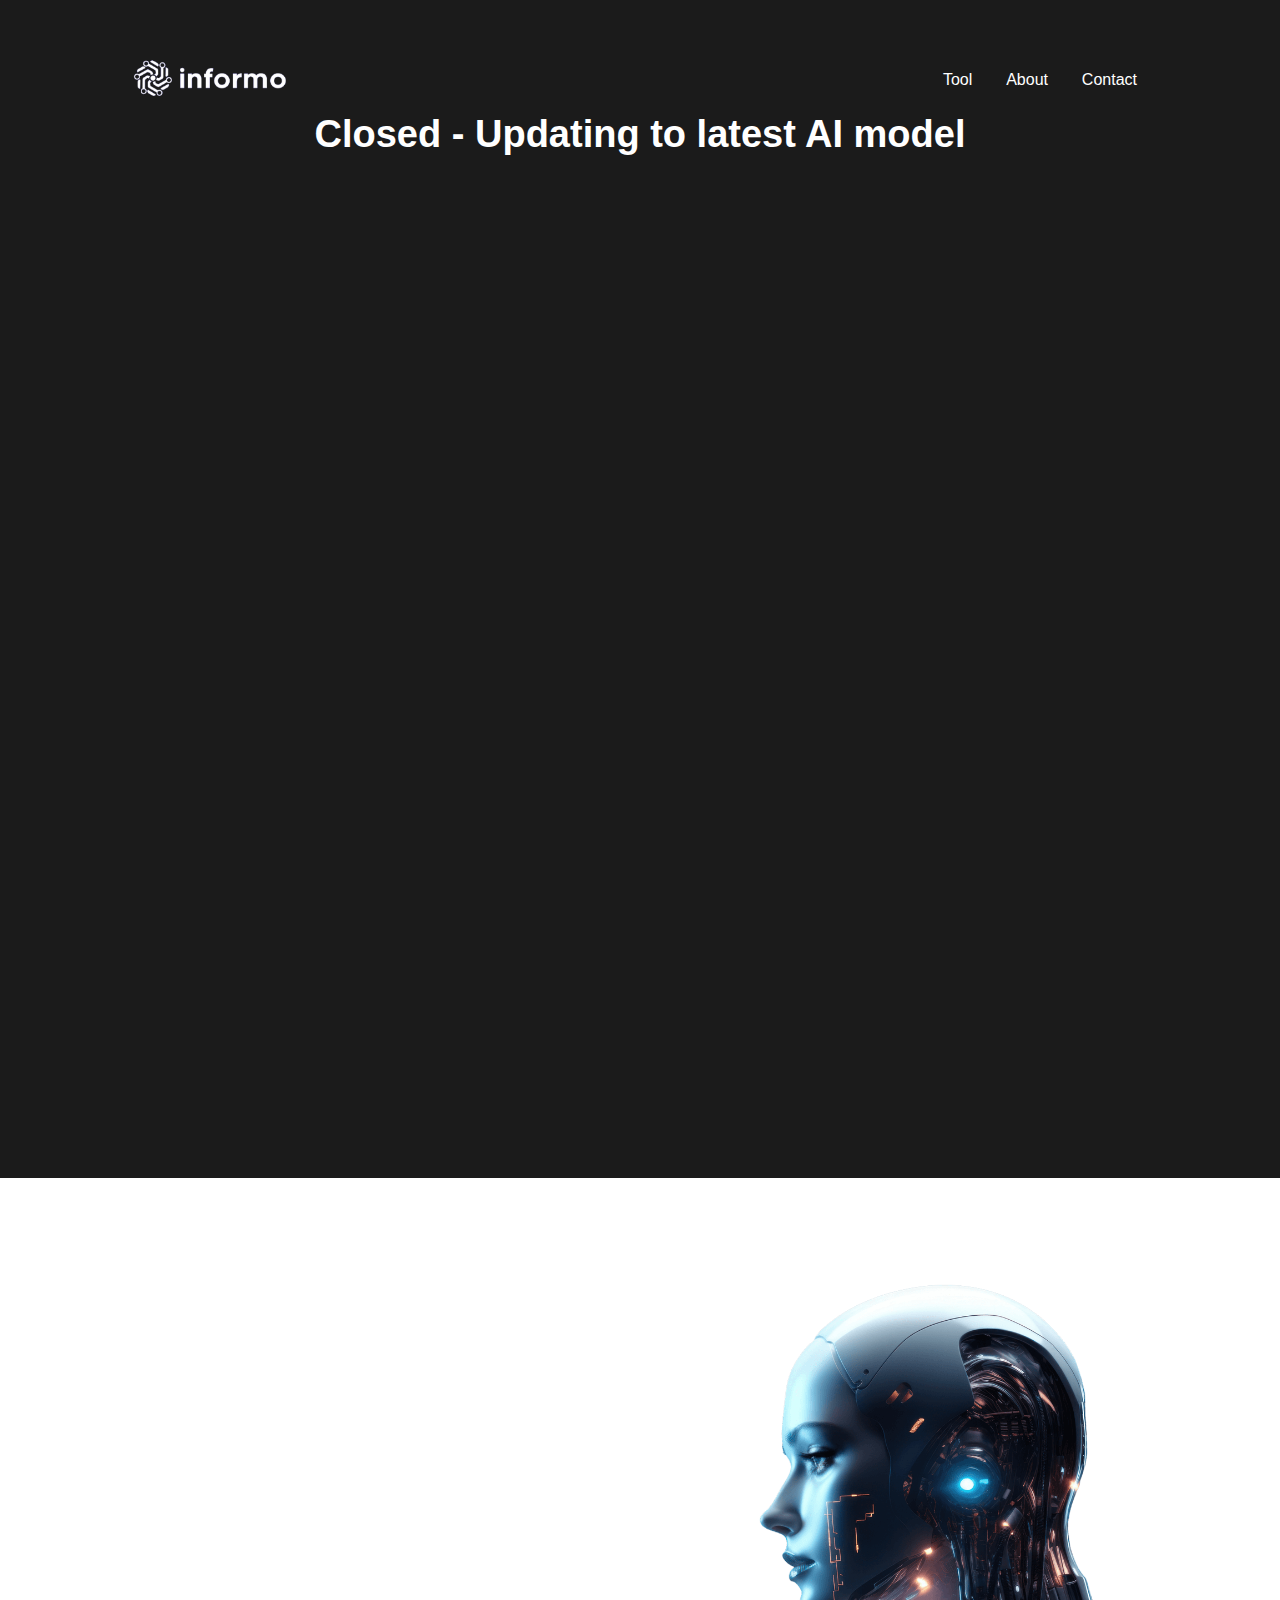
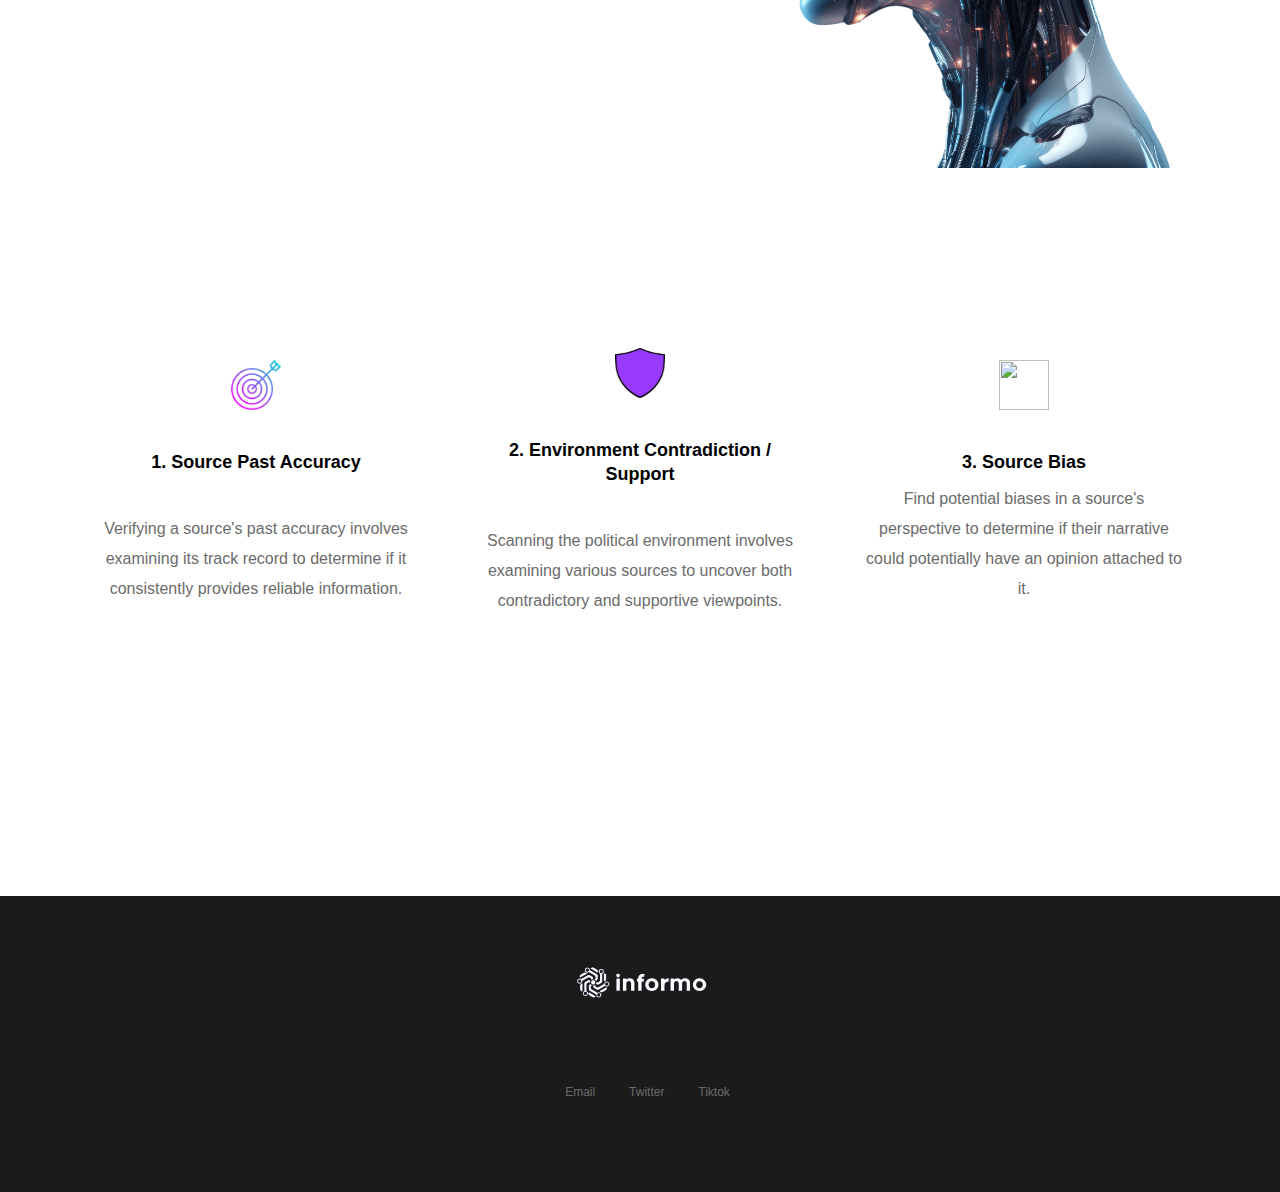
==== commit 674cd048: "Update index.html" ====
--- a/index.html
+++ b/index.html
@@ -1,6 +1,6 @@
 <!DOCTYPE html><!--  This site was created in Webflow. https://www.webflow.com  -->
 <!--  Last Published: Fri Apr 05 2024 23:12:50 GMT+0000 (Coordinated Universal Time)  -->
-<html data-wf-page="660e0da034d3f673a5abef93" data-wf-site="660e0da034d3f673a5abef41">
+<html data-wf-page="660e0da034d3f673a5abef93" data-wf-site="660e0da034d3f673a5abef41" >
 <head>
   <meta charset="utf-8">
   <title>Informo</title>
@@ -29,7 +29,7 @@
         }
     </style>
 </head>
-<body class="body">
+<body class="body" style = "overflow-y: scroll; overflow-x: hidden;">
    <script>
           window.va = window.va || function () { (window.vaq = window.vaq || []).push(arguments); };
         </script>
@@ -65,7 +65,7 @@
 <!--     <img class="hero-image" src="images/—Pngtree—vector-psd-cartoon-black-magnifying_5061858.png" alt="" style="-webkit-transform:translate3d(0, 60PX, 0) scale3d(1, 1, 1) rotateX(0) rotateY(0) rotateZ(0) skew(0, 0);-moz-transform:translate3d(0, 60PX, 0) scale3d(1, 1, 1) rotateX(0) rotateY(0) rotateZ(0) skew(0, 0);-ms-transform:translate3d(0, 60PX, 0) scale3d(1, 1, 1) rotateX(0) rotateY(0) rotateZ(0) skew(0, 0);transform:translate3d(0, 60PX, 0) scale3d(1, 1, 1) rotateX(0) rotateY(0) rotateZ(0) skew(0, 0);opacity:0" sizes="(max-width: 479px) 80vw, (max-width: 991px) 70vw, 100vw" data-w-id="77e69727-c455-8e07-0990-833a661c94ea" srcset="images/—Pngtree—vector-psd-cartoon-black-magnifying_5061858-p-500.png 500w, images/—Pngtree—vector-psd-cartoon-black-magnifying_5061858-p-800.png 800w, images/—Pngtree—vector-psd-cartoon-black-magnifying_5061858-p-1080.png 1080w, images/—Pngtree—vector-psd-cartoon-black-magnifying_5061858-p-1600.png 1600w, images/—Pngtree—vector-psd-cartoon-black-magnifying_5061858-p-2000.png 2000w, images/—Pngtree—vector-psd-cartoon-black-magnifying_5061858.png 2500w"> -->
   </div>
   <div id="about" class="section wide img">
-    <h2>Open Beta 1.2 Test</h2>
+    <h2>Closed - Updating to latest AI model</h2>
     <div data-w-id="b126983d-9126-fc06-c81d-1318685e2add" style="-webkit-transform:translate3d(0, 40PX, 0) scale3d(1, 1, 1) rotateX(0) rotateY(0) rotateZ(0) skew(0, 0);-moz-transform:translate3d(0, 40PX, 0) scale3d(1, 1, 1) rotateX(0) rotateY(0) rotateZ(0) skew(0, 0);-ms-transform:translate3d(0, 40PX, 0) scale3d(1, 1, 1) rotateX(0) rotateY(0) rotateZ(0) skew(0, 0);transform:translate3d(0, 40PX, 0) scale3d(1, 1, 1) rotateX(0) rotateY(0) rotateZ(0) skew(0, 0);opacity:0" class="wrap"></div>
     <div class="wrapper"></div>
     <iframe
@@ -96,7 +96,7 @@
               });
             window.botpressWebChat.onEvent(function () { window.botpressWebChat.sendEvent({ type: 'show' }) }, ['LIFECYCLE.LOADED']);
             </script></body>"
-            width="70%"
+            width="50%"
             height="100%"
           ></iframe>
   </div>
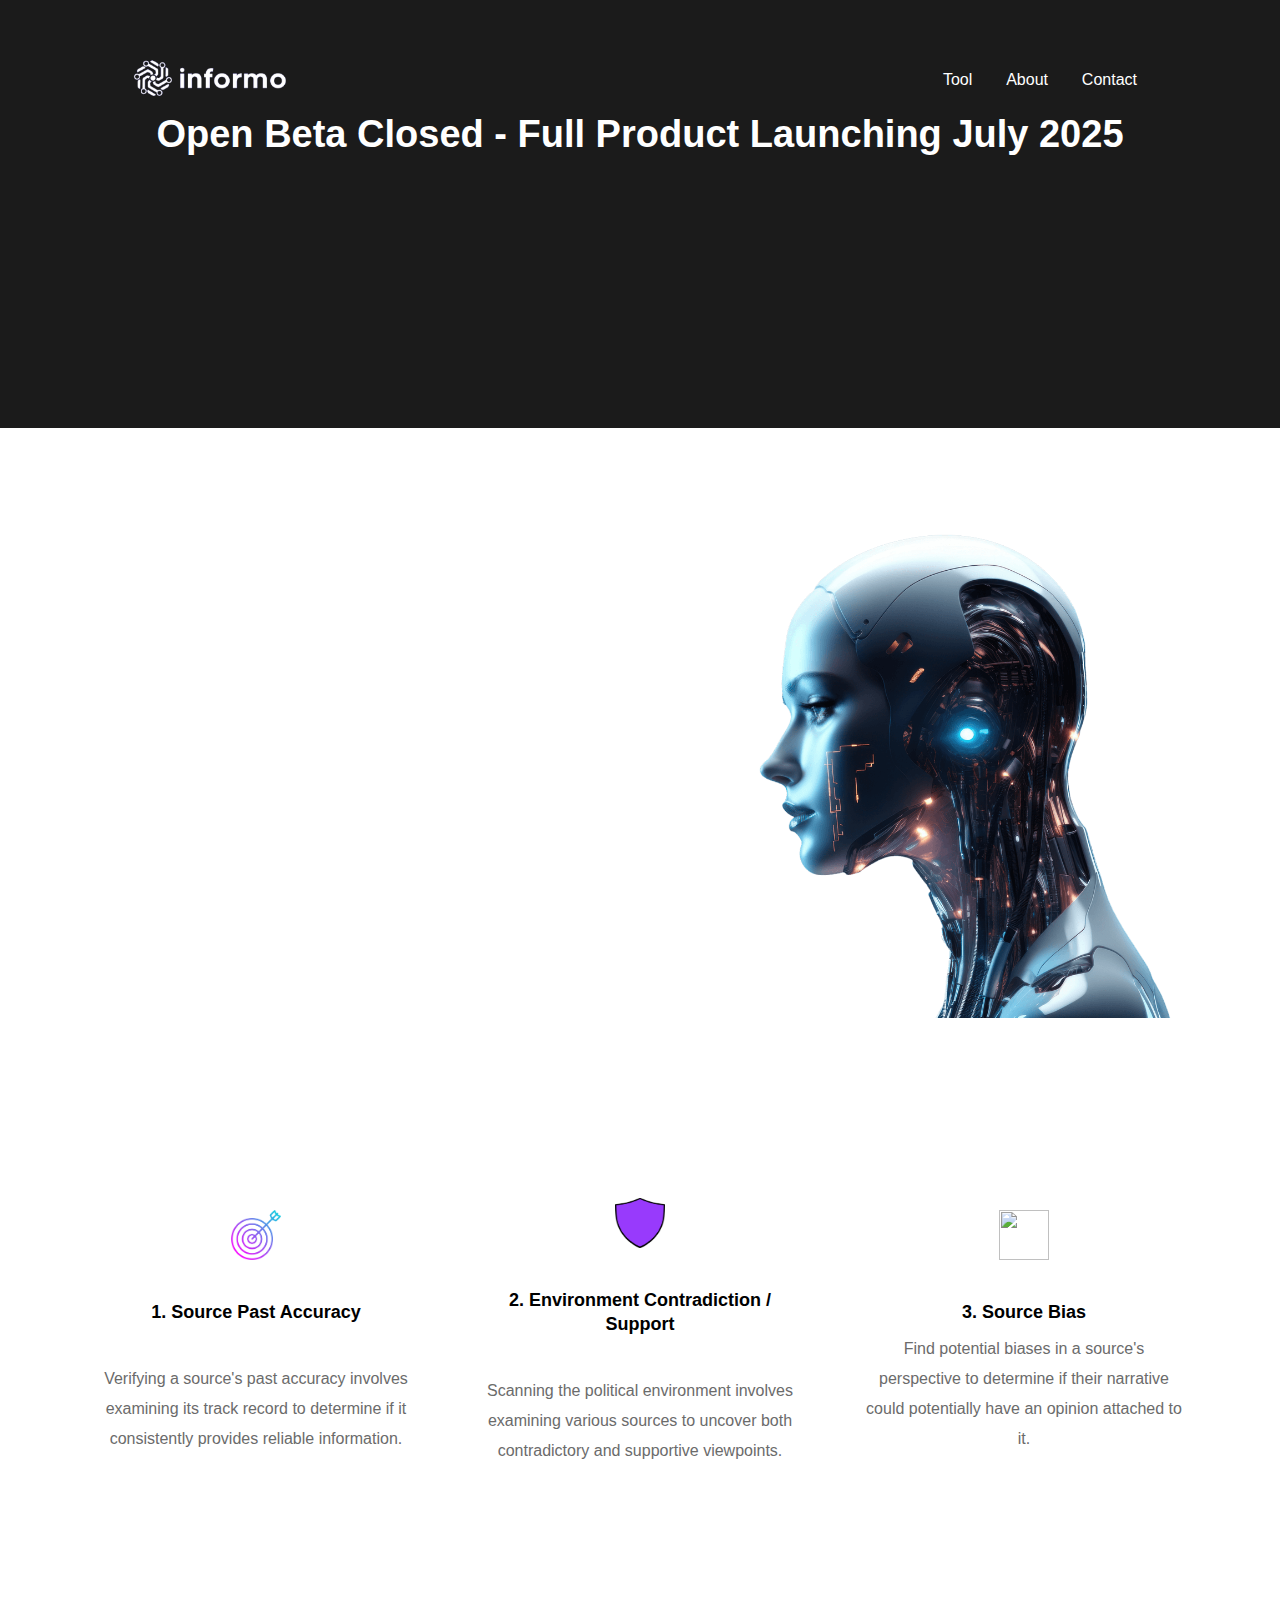
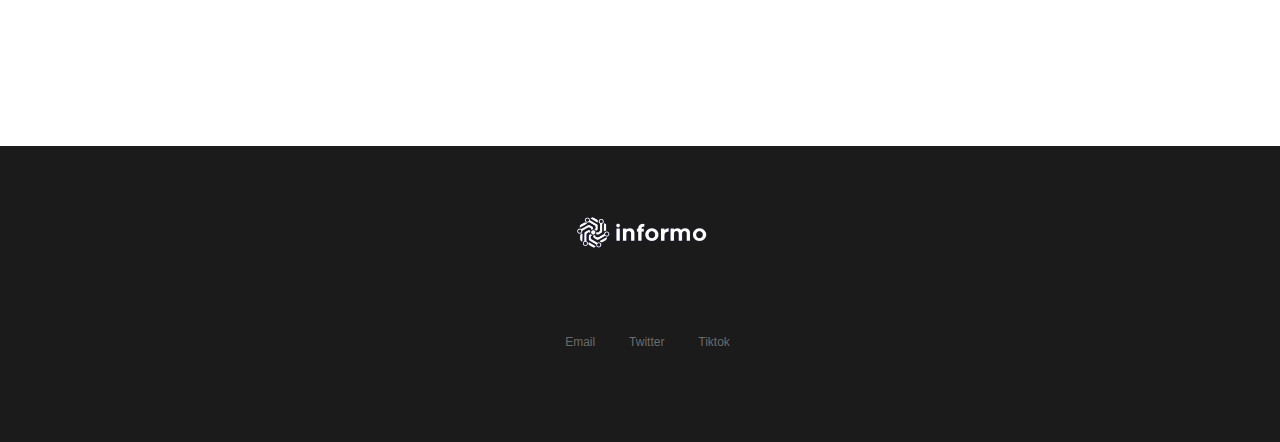
==== commit fe796f84: "Update index.html" ====
--- a/index.html
+++ b/index.html
@@ -65,10 +65,10 @@
 <!--     <img class="hero-image" src="images/—Pngtree—vector-psd-cartoon-black-magnifying_5061858.png" alt="" style="-webkit-transform:translate3d(0, 60PX, 0) scale3d(1, 1, 1) rotateX(0) rotateY(0) rotateZ(0) skew(0, 0);-moz-transform:translate3d(0, 60PX, 0) scale3d(1, 1, 1) rotateX(0) rotateY(0) rotateZ(0) skew(0, 0);-ms-transform:translate3d(0, 60PX, 0) scale3d(1, 1, 1) rotateX(0) rotateY(0) rotateZ(0) skew(0, 0);transform:translate3d(0, 60PX, 0) scale3d(1, 1, 1) rotateX(0) rotateY(0) rotateZ(0) skew(0, 0);opacity:0" sizes="(max-width: 479px) 80vw, (max-width: 991px) 70vw, 100vw" data-w-id="77e69727-c455-8e07-0990-833a661c94ea" srcset="images/—Pngtree—vector-psd-cartoon-black-magnifying_5061858-p-500.png 500w, images/—Pngtree—vector-psd-cartoon-black-magnifying_5061858-p-800.png 800w, images/—Pngtree—vector-psd-cartoon-black-magnifying_5061858-p-1080.png 1080w, images/—Pngtree—vector-psd-cartoon-black-magnifying_5061858-p-1600.png 1600w, images/—Pngtree—vector-psd-cartoon-black-magnifying_5061858-p-2000.png 2000w, images/—Pngtree—vector-psd-cartoon-black-magnifying_5061858.png 2500w"> -->
   </div>
   <div id="about" class="section wide img">
-    <h2>Closed - Updating to latest AI model</h2>
+    <h2>Open Beta Closed - Full Product Launching July 2025</h2>
     <div data-w-id="b126983d-9126-fc06-c81d-1318685e2add" style="-webkit-transform:translate3d(0, 40PX, 0) scale3d(1, 1, 1) rotateX(0) rotateY(0) rotateZ(0) skew(0, 0);-moz-transform:translate3d(0, 40PX, 0) scale3d(1, 1, 1) rotateX(0) rotateY(0) rotateZ(0) skew(0, 0);-ms-transform:translate3d(0, 40PX, 0) scale3d(1, 1, 1) rotateX(0) rotateY(0) rotateZ(0) skew(0, 0);transform:translate3d(0, 40PX, 0) scale3d(1, 1, 1) rotateX(0) rotateY(0) rotateZ(0) skew(0, 0);opacity:0" class="wrap"></div>
     <div class="wrapper"></div>
-    <iframe
+<!--     <iframe
             style="border: none; height: 750px; "
             srcdoc="<body><script src='https://cdn.botpress.cloud/webchat/v0/inject.js'></script>
             <script>
@@ -98,7 +98,7 @@
             </script></body>"
             width="50%"
             height="100%"
-          ></iframe>
+          ></iframe> -->
   </div>
 <div id="about" class="section wide img">
     <div class="absolute inset-4 ">
